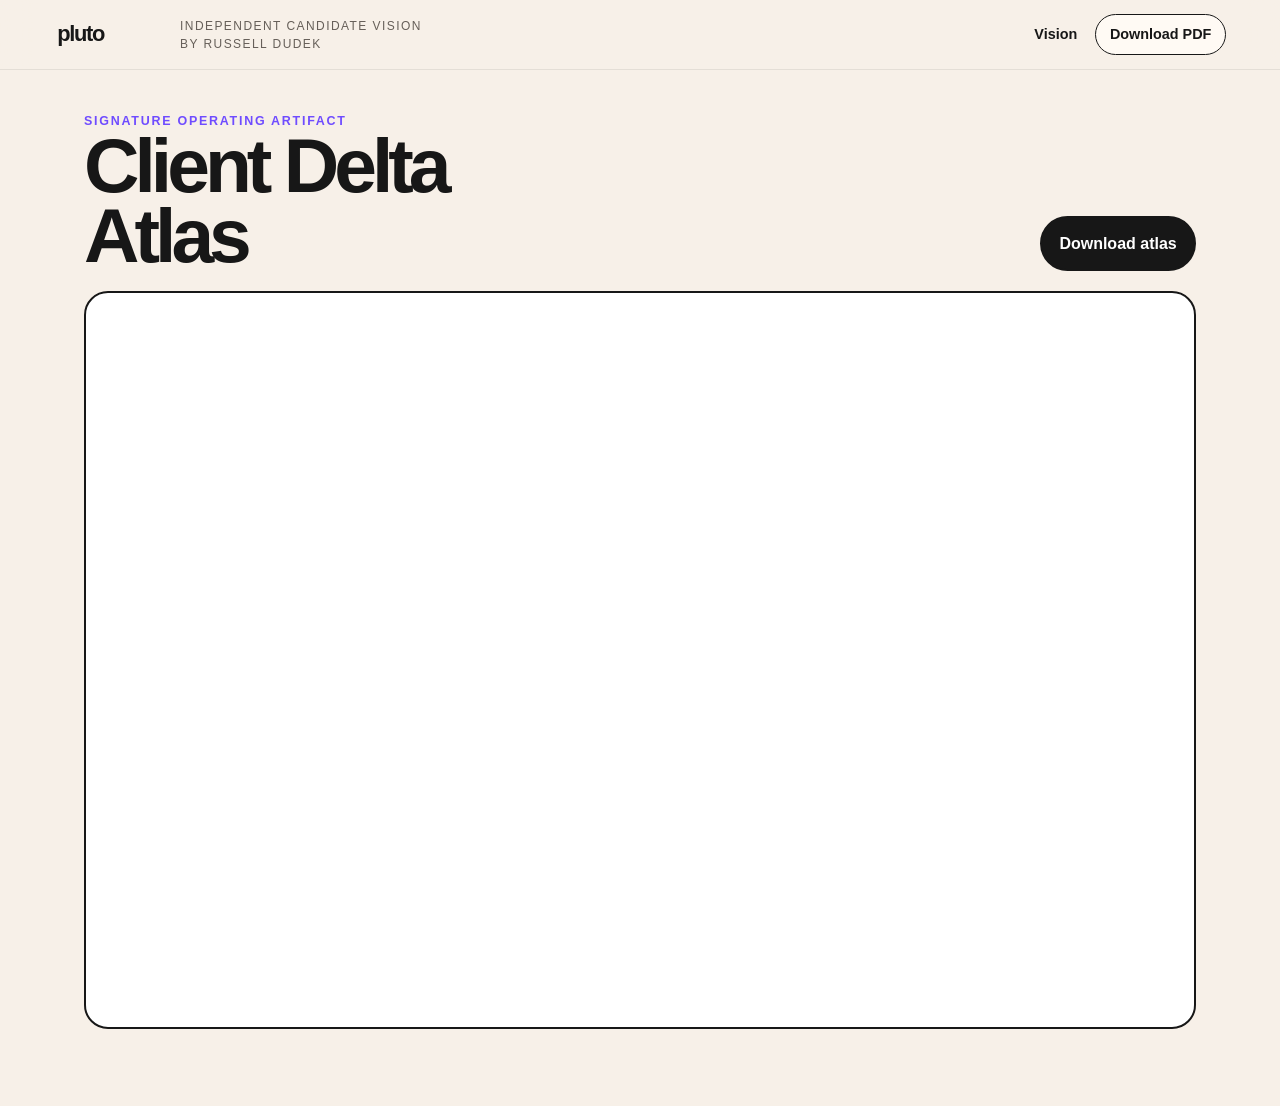
==== client-product-brief.html @ 81dcccf9 "Publish audited TalentPluto candidate campaign" ====
<!doctype html><html lang="en"><head><meta charset="utf-8"><meta name="viewport" content="width=device-width,initial-scale=1"><title>Russell Dudek | Client Delta Atlas</title><link rel="stylesheet" href="styles.css"><style>.preview{max-width:1160px;margin:auto;padding:42px 24px 70px}.preview-head{display:flex;justify-content:space-between;gap:20px;align-items:end;flex-wrap:wrap;margin-bottom:20px}.preview h1{font-size:clamp(2.5rem,6vw,5rem);margin:0}.frame{width:100%;height:82vh;min-height:720px;border:2px solid #171717;border-radius:24px;background:white}</style></head><body><header class="site-header"><nav class="nav"><a class="brand-lockup" href="index.html"><img src="assets/brand/pluto-typeset-identifier.svg" alt="Pluto"><span>Independent candidate vision<br>by Russell Dudek</span></a><div class="nav-links"><a href="index.html">Vision</a><a class="pill" download href="docs/Russell-Dudek-TalentPluto-Client-Delta-Atlas.pdf">Download PDF</a></div></nav></header><main class="preview"><div class="preview-head"><div><div class="eyebrow">Signature operating artifact</div><h1>Client Delta Atlas</h1></div><a class="button" download href="docs/Russell-Dudek-TalentPluto-Client-Delta-Atlas.pdf">Download atlas</a></div><iframe class="frame" title="Client Delta Atlas operating brief" src="docs/Russell-Dudek-TalentPluto-Client-Delta-Atlas.pdf"></iframe></main></body></html>
---- styles.css ----
:root{
  --ink:#171717; --paper:#f7f0e8; --cream:#fffaf4; --violet:#6f4cff; --mint:#b9f6d2;
  --coral:#ff6f61; --amber:#f5bd4f; --line:#d9cfc4; --muted:#665f59; --white:#fff;
  --shadow:0 18px 60px rgba(34,27,20,.12); --radius:24px;
}
*{box-sizing:border-box} html{scroll-behavior:smooth} body{margin:0;background:var(--paper);color:var(--ink);font-family:Arial,Helvetica,sans-serif;line-height:1.5}
a{color:inherit}.skip{position:absolute;left:-9999px}.skip:focus{left:1rem;top:1rem;background:#fff;padding:.7rem 1rem;z-index:1000}
.site-header{position:sticky;top:0;z-index:50;background:rgba(247,240,232,.92);backdrop-filter:blur(16px);border-bottom:1px solid rgba(23,23,23,.08)}
.nav{max-width:1220px;margin:auto;padding:14px 24px;display:flex;align-items:center;justify-content:space-between;gap:20px}.brand-lockup{display:flex;align-items:center;gap:14px;text-decoration:none}.brand-lockup img{width:112px;height:auto}.brand-lockup span{font-size:.75rem;text-transform:uppercase;letter-spacing:.12em;color:var(--muted)}
.nav-links{display:flex;gap:18px;align-items:center;flex-wrap:wrap}.nav-links a{text-decoration:none;font-weight:700;font-size:.9rem}.nav-links .pill{border:1px solid var(--ink);padding:.55rem .85rem;border-radius:999px;background:var(--cream)}
.hero{max-width:1220px;margin:0 auto;padding:74px 24px 48px;display:grid;grid-template-columns:1.02fr .98fr;gap:54px;align-items:center;min-height:760px}.eyebrow{font-size:.78rem;letter-spacing:.14em;text-transform:uppercase;font-weight:800;color:var(--violet)}h1{font-family:"Trebuchet MS",Arial,sans-serif;font-size:clamp(3.2rem,6vw,6.8rem);line-height:.91;letter-spacing:-.065em;margin:.22em 0 .25em;max-width:12ch}.lede{font-size:1.22rem;max-width:620px;color:#3d3732}.hero-actions{display:flex;gap:12px;flex-wrap:wrap;margin-top:28px}.button{display:inline-flex;align-items:center;justify-content:center;padding:.82rem 1.08rem;border-radius:999px;border:2px solid var(--ink);font-weight:800;text-decoration:none;background:var(--ink);color:#fff}.button.secondary{background:transparent;color:var(--ink)}
.atlas{position:relative;min-height:540px;background:var(--cream);border:2px solid var(--ink);border-radius:36px;box-shadow:var(--shadow);overflow:hidden;padding:34px}.atlas:before{content:"";position:absolute;inset:0;background-image:linear-gradient(rgba(23,23,23,.055) 1px,transparent 1px),linear-gradient(90deg,rgba(23,23,23,.055) 1px,transparent 1px);background-size:42px 42px;pointer-events:none}.atlas-title{position:relative;display:flex;justify-content:space-between;gap:15px;align-items:flex-start}.atlas-title h2{font-family:"Trebuchet MS",sans-serif;margin:0;font-size:1.9rem;letter-spacing:-.04em}.state-badge{padding:.4rem .7rem;border-radius:999px;background:var(--mint);font-weight:800;font-size:.78rem;border:1px solid var(--ink)}
.axis-labels{position:relative;display:grid;grid-template-columns:repeat(4,1fr);gap:8px;margin:34px 0 12px;font-size:.67rem;text-transform:uppercase;letter-spacing:.08em;font-weight:800;color:var(--muted)}
.delta-map{position:relative;height:290px}.account-layer{position:absolute;left:0;right:0;height:66px;border:2px solid var(--ink);border-radius:18px;display:grid;grid-template-columns:repeat(4,1fr);align-items:center;padding:0 14px;transition:transform .7s cubic-bezier(.2,.8,.2,1),opacity .5s;background:rgba(255,255,255,.78);box-shadow:0 8px 20px rgba(23,23,23,.08)}.account-layer:nth-child(1){top:0;transform:translateX(-12px)}.account-layer:nth-child(2){top:88px;transform:translateX(10px)}.account-layer:nth-child(3){top:176px;transform:translateX(-4px)}.account-layer strong{font-size:.82rem}.cell{height:30px;margin:0 4px;border-radius:9px;border:1px solid rgba(23,23,23,.2);background:#eee5db;position:relative}.cell.shared{background:var(--mint)}.cell.delta{background:var(--amber)}.cell.risk{background:var(--coral)}.cell:after{content:"";position:absolute;inset:7px;border-radius:5px;background:rgba(255,255,255,.45)}
.core-plate{position:absolute;left:10%;right:10%;bottom:-6px;height:56px;border:2px solid var(--ink);background:var(--violet);color:white;border-radius:18px;display:flex;align-items:center;justify-content:center;font-weight:900;letter-spacing:.03em;box-shadow:0 16px 30px rgba(111,76,255,.28);transform:translateY(18px);opacity:.15;transition:.7s}.atlas.resolved .account-layer:nth-child(1){transform:translateX(0) translateY(18px)}.atlas.resolved .account-layer:nth-child(2){transform:translateX(0)}.atlas.resolved .account-layer:nth-child(3){transform:translateX(0) translateY(-18px)}.atlas.resolved .core-plate{transform:translateY(0);opacity:1}.atlas.resolved .cell.shared{box-shadow:0 0 0 3px rgba(111,76,255,.24)}
.scenario-controls{position:relative;display:flex;gap:8px;flex-wrap:wrap;margin-top:18px}.scenario-controls button{border:1.5px solid var(--ink);background:transparent;border-radius:999px;padding:.55rem .8rem;font-weight:800;cursor:pointer}.scenario-controls button[aria-pressed="true"]{background:var(--ink);color:#fff}.atlas-readout{position:relative;margin-top:16px;display:grid;grid-template-columns:1.25fr .75fr;gap:12px}.readout-block{border-top:2px solid var(--ink);padding-top:10px}.readout-label{font-size:.68rem;text-transform:uppercase;letter-spacing:.1em;color:var(--muted);font-weight:800}.readout-value{font-weight:900;font-size:1rem;margin-top:4px}
.section{padding:90px 24px}.section-inner{max-width:1160px;margin:auto}.section h2{font-family:"Trebuchet MS",sans-serif;font-size:clamp(2.5rem,4.4vw,4.8rem);line-height:.97;letter-spacing:-.055em;margin:0 0 22px}.intro{font-size:1.18rem;max-width:780px;color:#48413b}.dark{background:var(--ink);color:var(--paper)}.dark .intro{color:#d8d0c8}.tension-grid{display:grid;grid-template-columns:repeat(3,1fr);gap:18px;margin-top:40px}.tension{border-top:2px solid currentColor;padding-top:16px}.tension .num{font-size:.75rem;letter-spacing:.12em;color:var(--coral);font-weight:900}.tension h3{font-size:1.35rem;margin:.5rem 0}.tension p{color:#d8d0c8}
.model{display:grid;grid-template-columns:280px 1fr;gap:44px;margin-top:42px}.model-nav{display:grid;gap:10px;align-content:start}.model-nav button{text-align:left;border:1.5px solid var(--ink);background:transparent;padding:16px;border-radius:18px;font-weight:900;cursor:pointer}.model-nav button[aria-selected="true"]{background:var(--violet);color:#fff}.model-panel{background:var(--cream);border:2px solid var(--ink);border-radius:28px;padding:28px;min-height:360px}.model-panel h3{font-family:"Trebuchet MS",sans-serif;font-size:2rem;margin:0 0 12px}.decision-strip{display:grid;grid-template-columns:repeat(4,1fr);gap:10px;margin:26px 0}.decision{border:1.5px solid var(--ink);border-radius:16px;padding:14px}.decision strong{display:block}.decision small{color:var(--muted)}.metric-row{display:grid;grid-template-columns:repeat(3,1fr);gap:12px}.metric{background:#efe5da;border-radius:16px;padding:14px}.metric b{display:block;font-size:1.6rem}
.evidence-river{display:grid;grid-template-columns:repeat(4,1fr);gap:0;margin-top:45px;border:2px solid var(--ink);border-radius:24px;overflow:hidden}.evidence-step{padding:24px;border-right:1px solid var(--ink);background:var(--cream);color:var(--ink)}.evidence-step:last-child{border-right:0}.evidence-step span{font-size:.72rem;color:var(--violet);font-weight:900}.evidence-step h3{font-size:1.15rem}.evidence-step p{font-size:.92rem;color:var(--muted)}
.timeline{margin-top:42px;display:grid;grid-template-columns:repeat(4,1fr);gap:16px}.phase{border:2px solid var(--ink);border-radius:24px;padding:22px;background:var(--cream)}.phase .days{font-size:.75rem;text-transform:uppercase;letter-spacing:.1em;font-weight:900;color:var(--violet)}.phase h3{font-size:1.3rem}.phase ul{padding-left:18px}.phase li{margin:.45rem 0}
.question-list{display:grid;grid-template-columns:1fr 1fr;gap:16px;margin-top:36px}.question{padding:22px;border:1.5px solid var(--line);border-radius:22px;background:var(--cream);color:var(--ink);font-weight:800}.footer{padding:40px 24px;background:var(--ink);color:var(--paper)}.footer-inner{max-width:1160px;margin:auto;display:flex;justify-content:space-between;gap:30px;flex-wrap:wrap}.footer a{color:var(--paper)}
.doc-actions{max-width:8.5in;margin:22px auto 10px;display:flex;gap:10px;flex-wrap:wrap;padding:0 12px}.doc-actions a{padding:.62rem .85rem;border:1.5px solid var(--ink);border-radius:999px;text-decoration:none;font-weight:800;background:#fff}.doc-shell{max-width:8.5in;margin:0 auto 50px;background:#fff;box-shadow:var(--shadow)}
@media(max-width:900px){.hero{grid-template-columns:1fr;min-height:auto}.atlas{min-height:560px}.tension-grid,.timeline{grid-template-columns:1fr 1fr}.model{grid-template-columns:1fr}.model-nav{grid-template-columns:repeat(2,1fr)}.evidence-river{grid-template-columns:1fr 1fr}.evidence-step:nth-child(2){border-right:0}.question-list{grid-template-columns:1fr}}
@media(max-width:520px){.nav{align-items:flex-start}.nav-links{display:none}.hero{padding-top:44px}.atlas{padding:22px;min-height:600px}.axis-labels{font-size:.57rem}.delta-map{height:330px}.account-layer{grid-template-columns:70px repeat(4,1fr);padding:0 6px}.account-layer strong{font-size:.68rem}.cell{margin:0 2px}.atlas-readout{grid-template-columns:1fr}.tension-grid,.timeline,.metric-row{grid-template-columns:1fr}.model-nav{grid-template-columns:1fr 1fr}.decision-strip{grid-template-columns:1fr 1fr}.evidence-river{grid-template-columns:1fr}.evidence-step{border-right:0;border-bottom:1px solid var(--ink)}.question-list{grid-template-columns:1fr}}
@media(prefers-reduced-motion:reduce){*{scroll-behavior:auto!important;animation:none!important;transition:none!important}.atlas .account-layer{transform:none!important}.atlas .core-plate{transform:none!important;opacity:1!important}}
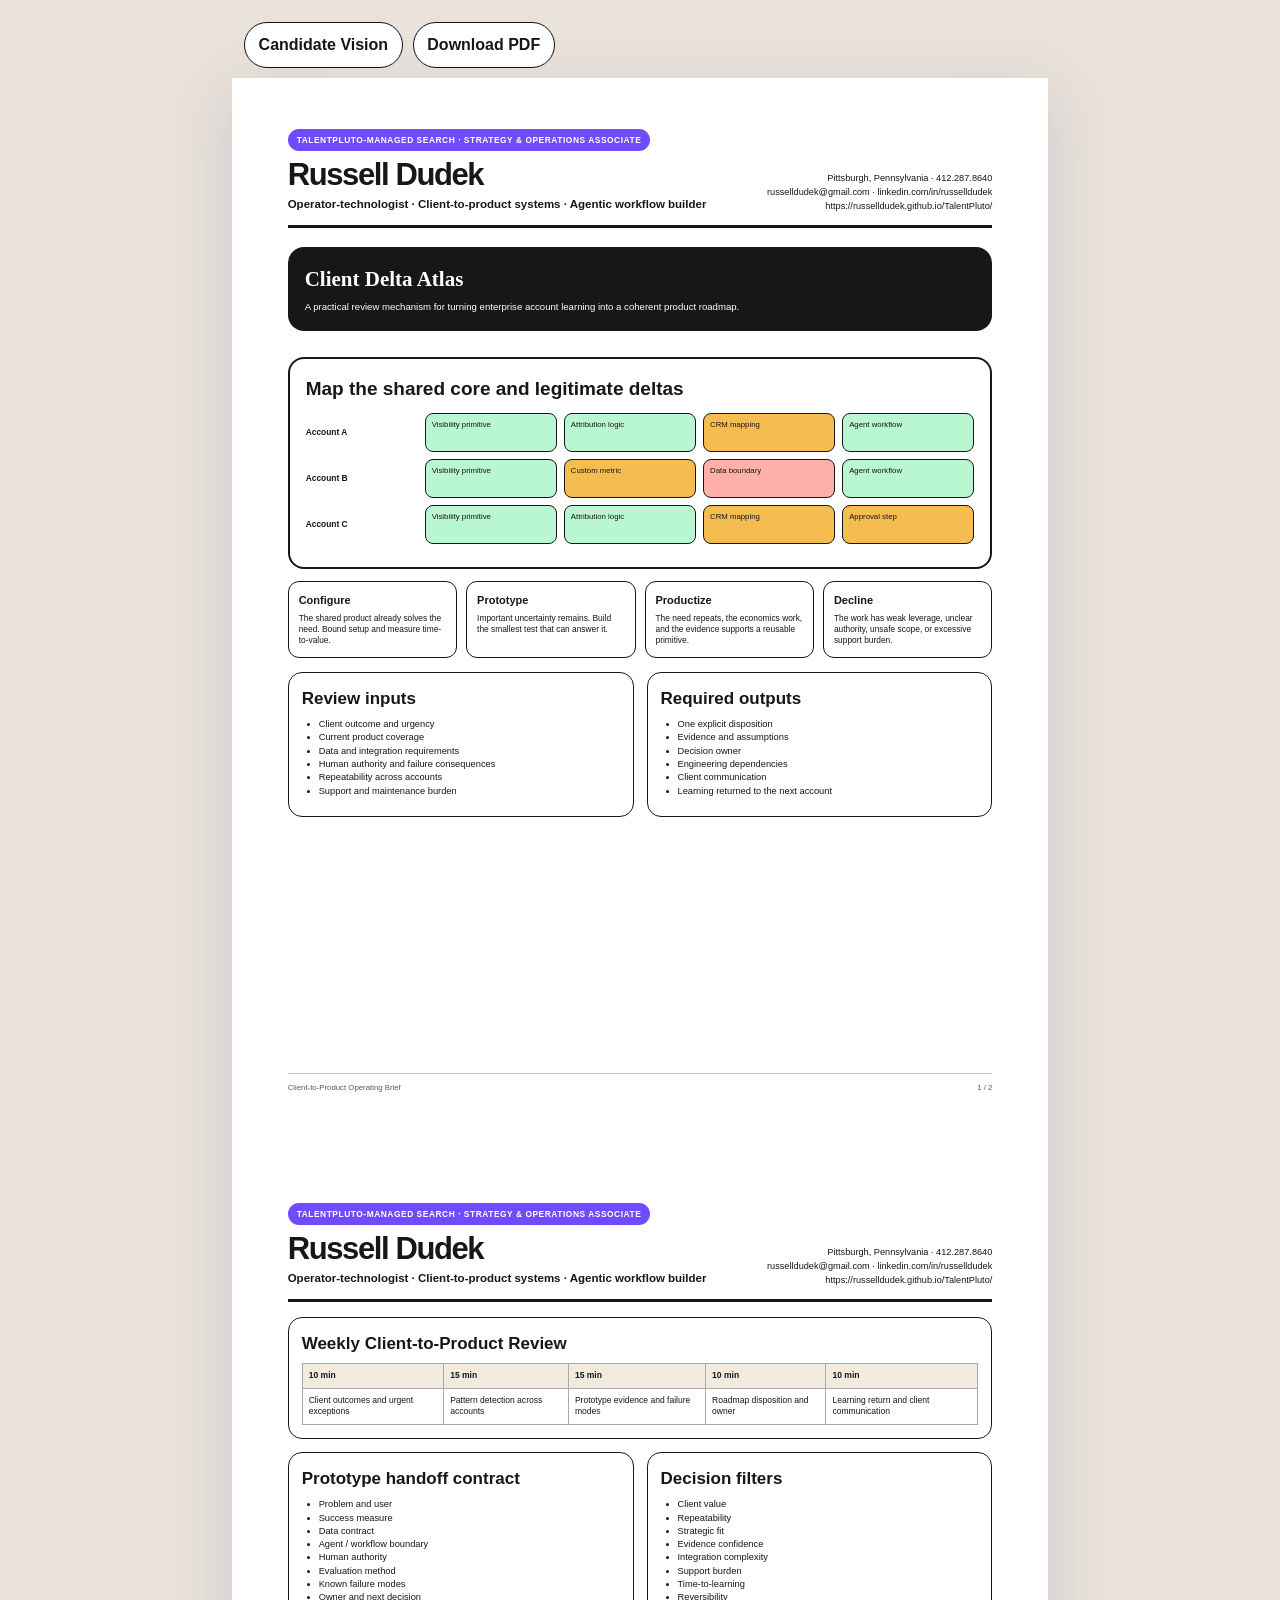
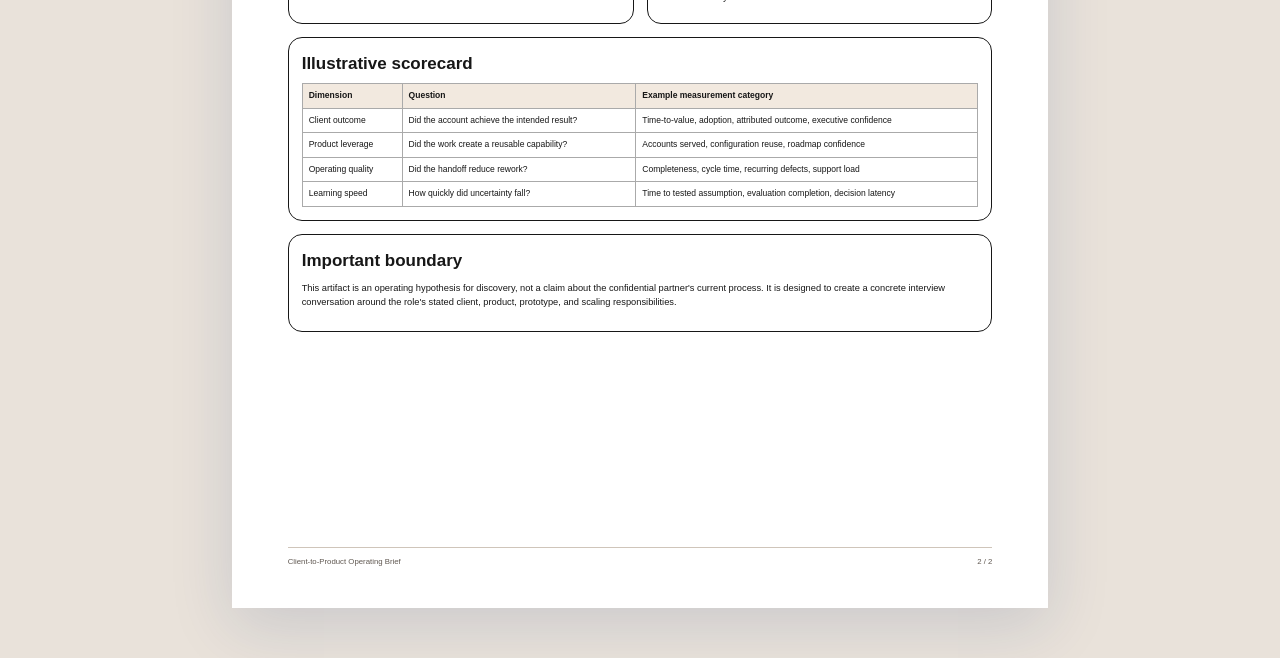
==== commit 5cf736a2: "Publish audited TalentPluto candidate campaign" ====
--- a/client-product-brief.html
+++ b/client-product-brief.html
@@ -1 +1 @@
-<!doctype html><html lang="en"><head><meta charset="utf-8"><meta name="viewport" content="width=device-width,initial-scale=1"><title>Russell Dudek | Client Delta Atlas</title><link rel="stylesheet" href="styles.css"><style>.preview{max-width:1160px;margin:auto;padding:42px 24px 70px}.preview-head{display:flex;justify-content:space-between;gap:20px;align-items:end;flex-wrap:wrap;margin-bottom:20px}.preview h1{font-size:clamp(2.5rem,6vw,5rem);margin:0}.frame{width:100%;height:82vh;min-height:720px;border:2px solid #171717;border-radius:24px;background:white}</style></head><body><header class="site-header"><nav class="nav"><a class="brand-lockup" href="index.html"><img src="assets/brand/pluto-typeset-identifier.svg" alt="Pluto"><span>Independent candidate vision<br>by Russell Dudek</span></a><div class="nav-links"><a href="index.html">Vision</a><a class="pill" download href="docs/Russell-Dudek-TalentPluto-Client-Delta-Atlas.pdf">Download PDF</a></div></nav></header><main class="preview"><div class="preview-head"><div><div class="eyebrow">Signature operating artifact</div><h1>Client Delta Atlas</h1></div><a class="button" download href="docs/Russell-Dudek-TalentPluto-Client-Delta-Atlas.pdf">Download atlas</a></div><iframe class="frame" title="Client Delta Atlas operating brief" src="docs/Russell-Dudek-TalentPluto-Client-Delta-Atlas.pdf"></iframe></main></body></html>+<!doctype html><html lang="en"><head><meta charset="utf-8"><meta name="viewport" content="width=device-width,initial-scale=1"><title>Client-to-Product Operating Brief</title><link rel="stylesheet" href="styles.css"><link rel="stylesheet" href="docs.css"></head><body><div class="doc-actions"><a href="index.html">Candidate Vision</a><a href="docs/Russell-Dudek-TalentPluto-Client-Delta-Atlas.pdf" download>Download PDF</a></div><main class="doc-shell"><section class="sheet"><div class="doc-head"><div><div class="role-line">TalentPluto-managed search · Strategy & Operations Associate</div><h1>Russell Dudek</h1><div class="identity">Operator-technologist · Client-to-product systems · Agentic workflow builder</div></div><div class="contact">Pittsburgh, Pennsylvania · 412.287.8640<br><a href="mailto:russelldudek@gmail.com">russelldudek@gmail.com</a> · <a href="https://www.linkedin.com/in/russelldudek">linkedin.com/in/russelldudek</a><br><a href="https://russelldudek.github.io/TalentPluto/">https://russelldudek.github.io/TalentPluto/</a></div></div><div class="callout"><h2>Client Delta Atlas</h2><p>A practical review mechanism for turning enterprise account learning into a coherent product roadmap.</p></div><div class="atlas-print"><h2>Map the shared core and legitimate deltas</h2><div class="layer-row"><span>Account A</span><div class="tile shared">Visibility primitive</div><div class="tile shared">Attribution logic</div><div class="tile delta">CRM mapping</div><div class="tile shared">Agent workflow</div></div><div class="layer-row"><span>Account B</span><div class="tile shared">Visibility primitive</div><div class="tile delta">Custom metric</div><div class="tile risk">Data boundary</div><div class="tile shared">Agent workflow</div></div><div class="layer-row"><span>Account C</span><div class="tile shared">Visibility primitive</div><div class="tile shared">Attribution logic</div><div class="tile delta">CRM mapping</div><div class="tile delta">Approval step</div></div></div><div class="decision-table"><article class="decision-card"><h3>Configure</h3><p>The shared product already solves the need. Bound setup and measure time-to-value.</p></article><article class="decision-card"><h3>Prototype</h3><p>Important uncertainty remains. Build the smallest test that can answer it.</p></article><article class="decision-card"><h3>Productize</h3><p>The need repeats, the economics work, and the evidence supports a reusable primitive.</p></article><article class="decision-card"><h3>Decline</h3><p>The work has weak leverage, unclear authority, unsafe scope, or excessive support burden.</p></article></div><div class="brief-grid" style="margin-top:14px"><article class="brief-box"><h2>Review inputs</h2><ul><li>Client outcome and urgency</li><li>Current product coverage</li><li>Data and integration requirements</li><li>Human authority and failure consequences</li><li>Repeatability across accounts</li><li>Support and maintenance burden</li></ul></article><article class="brief-box"><h2>Required outputs</h2><ul><li>One explicit disposition</li><li>Evidence and assumptions</li><li>Decision owner</li><li>Engineering dependencies</li><li>Client communication</li><li>Learning returned to the next account</li></ul></article></div><div class="footerline"><span>Client-to-Product Operating Brief</span><span>1 / 2</span></div></section><section class="sheet"><div class="doc-head"><div><div class="role-line">TalentPluto-managed search · Strategy & Operations Associate</div><h1>Russell Dudek</h1><div class="identity">Operator-technologist · Client-to-product systems · Agentic workflow builder</div></div><div class="contact">Pittsburgh, Pennsylvania · 412.287.8640<br><a href="mailto:russelldudek@gmail.com">russelldudek@gmail.com</a> · <a href="https://www.linkedin.com/in/russelldudek">linkedin.com/in/russelldudek</a><br><a href="https://russelldudek.github.io/TalentPluto/">https://russelldudek.github.io/TalentPluto/</a></div></div><div class="brief-grid"><article class="brief-box full"><h2>Weekly Client-to-Product Review</h2><table class="matrix"><tr><th>10 min</th><th>15 min</th><th>15 min</th><th>10 min</th><th>10 min</th></tr><tr><td>Client outcomes and urgent exceptions</td><td>Pattern detection across accounts</td><td>Prototype evidence and failure modes</td><td>Roadmap disposition and owner</td><td>Learning return and client communication</td></tr></table></article><article class="brief-box"><h2>Prototype handoff contract</h2><ul><li>Problem and user</li><li>Success measure</li><li>Data contract</li><li>Agent / workflow boundary</li><li>Human authority</li><li>Evaluation method</li><li>Known failure modes</li><li>Owner and next decision</li></ul></article><article class="brief-box"><h2>Decision filters</h2><ul><li>Client value</li><li>Repeatability</li><li>Strategic fit</li><li>Evidence confidence</li><li>Integration complexity</li><li>Support burden</li><li>Time-to-learning</li><li>Reversibility</li></ul></article><article class="brief-box full"><h2>Illustrative scorecard</h2><table class="matrix"><tr><th>Dimension</th><th>Question</th><th>Example measurement category</th></tr><tr><td>Client outcome</td><td>Did the account achieve the intended result?</td><td>Time-to-value, adoption, attributed outcome, executive confidence</td></tr><tr><td>Product leverage</td><td>Did the work create a reusable capability?</td><td>Accounts served, configuration reuse, roadmap confidence</td></tr><tr><td>Operating quality</td><td>Did the handoff reduce rework?</td><td>Completeness, cycle time, recurring defects, support load</td></tr><tr><td>Learning speed</td><td>How quickly did uncertainty fall?</td><td>Time to tested assumption, evaluation completion, decision latency</td></tr></table></article><article class="brief-box full"><h2>Important boundary</h2><p>This artifact is an operating hypothesis for discovery, not a claim about the confidential partner's current process. It is designed to create a concrete interview conversation around the role's stated client, product, prototype, and scaling responsibilities.</p></article></div><div class="footerline"><span>Client-to-Product Operating Brief</span><span>2 / 2</span></div></section></main></body></html>
--- a/styles.css
+++ b/styles.css
@@ -1,19 +1,19 @@
 
 :root{
-  --ink:#171717; --paper:#f7f0e8; --cream:#fffaf4; --violet:#6f4cff; --mint:#b9f6d2;
+  --ink:#0b1020; --paper:#f7f0e8; --cream:#fffaf4; --violet:#2468c4; --mint:#b9f6d2;
   --coral:#ff6f61; --amber:#f5bd4f; --line:#d9cfc4; --muted:#665f59; --white:#fff;
-  --shadow:0 18px 60px rgba(34,27,20,.12); --radius:24px;
+  --shadow:0 18px 60px rgba(14,52,112,.14); --radius:24px;
 }
 *{box-sizing:border-box} html{scroll-behavior:smooth} body{margin:0;background:var(--paper);color:var(--ink);font-family:Arial,Helvetica,sans-serif;line-height:1.5}
 a{color:inherit}.skip{position:absolute;left:-9999px}.skip:focus{left:1rem;top:1rem;background:#fff;padding:.7rem 1rem;z-index:1000}
 .site-header{position:sticky;top:0;z-index:50;background:rgba(247,240,232,.92);backdrop-filter:blur(16px);border-bottom:1px solid rgba(23,23,23,.08)}
-.nav{max-width:1220px;margin:auto;padding:14px 24px;display:flex;align-items:center;justify-content:space-between;gap:20px}.brand-lockup{display:flex;align-items:center;gap:14px;text-decoration:none}.brand-lockup img{width:112px;height:auto}.brand-lockup span{font-size:.75rem;text-transform:uppercase;letter-spacing:.12em;color:var(--muted)}
+.nav{max-width:1220px;margin:auto;padding:14px 24px;display:flex;align-items:center;justify-content:space-between;gap:20px}.brand-lockup{display:flex;align-items:center;gap:14px;text-decoration:none}.brand-lockup img{width:46px;height:46px;object-fit:contain;border-radius:50%;box-shadow:0 0 0 1px rgba(11,16,32,.12);flex:0 0 auto}.brand-lockup span{display:grid;line-height:1.08}.brand-lockup strong{font-size:1rem;letter-spacing:-.02em}.brand-lockup small{margin-top:.28rem;font-size:.64rem;text-transform:uppercase;letter-spacing:.1em;color:var(--muted)}
 .nav-links{display:flex;gap:18px;align-items:center;flex-wrap:wrap}.nav-links a{text-decoration:none;font-weight:700;font-size:.9rem}.nav-links .pill{border:1px solid var(--ink);padding:.55rem .85rem;border-radius:999px;background:var(--cream)}
 .hero{max-width:1220px;margin:0 auto;padding:74px 24px 48px;display:grid;grid-template-columns:1.02fr .98fr;gap:54px;align-items:center;min-height:760px}.eyebrow{font-size:.78rem;letter-spacing:.14em;text-transform:uppercase;font-weight:800;color:var(--violet)}h1{font-family:"Trebuchet MS",Arial,sans-serif;font-size:clamp(3.2rem,6vw,6.8rem);line-height:.91;letter-spacing:-.065em;margin:.22em 0 .25em;max-width:12ch}.lede{font-size:1.22rem;max-width:620px;color:#3d3732}.hero-actions{display:flex;gap:12px;flex-wrap:wrap;margin-top:28px}.button{display:inline-flex;align-items:center;justify-content:center;padding:.82rem 1.08rem;border-radius:999px;border:2px solid var(--ink);font-weight:800;text-decoration:none;background:var(--ink);color:#fff}.button.secondary{background:transparent;color:var(--ink)}
 .atlas{position:relative;min-height:540px;background:var(--cream);border:2px solid var(--ink);border-radius:36px;box-shadow:var(--shadow);overflow:hidden;padding:34px}.atlas:before{content:"";position:absolute;inset:0;background-image:linear-gradient(rgba(23,23,23,.055) 1px,transparent 1px),linear-gradient(90deg,rgba(23,23,23,.055) 1px,transparent 1px);background-size:42px 42px;pointer-events:none}.atlas-title{position:relative;display:flex;justify-content:space-between;gap:15px;align-items:flex-start}.atlas-title h2{font-family:"Trebuchet MS",sans-serif;margin:0;font-size:1.9rem;letter-spacing:-.04em}.state-badge{padding:.4rem .7rem;border-radius:999px;background:var(--mint);font-weight:800;font-size:.78rem;border:1px solid var(--ink)}
 .axis-labels{position:relative;display:grid;grid-template-columns:repeat(4,1fr);gap:8px;margin:34px 0 12px;font-size:.67rem;text-transform:uppercase;letter-spacing:.08em;font-weight:800;color:var(--muted)}
 .delta-map{position:relative;height:290px}.account-layer{position:absolute;left:0;right:0;height:66px;border:2px solid var(--ink);border-radius:18px;display:grid;grid-template-columns:repeat(4,1fr);align-items:center;padding:0 14px;transition:transform .7s cubic-bezier(.2,.8,.2,1),opacity .5s;background:rgba(255,255,255,.78);box-shadow:0 8px 20px rgba(23,23,23,.08)}.account-layer:nth-child(1){top:0;transform:translateX(-12px)}.account-layer:nth-child(2){top:88px;transform:translateX(10px)}.account-layer:nth-child(3){top:176px;transform:translateX(-4px)}.account-layer strong{font-size:.82rem}.cell{height:30px;margin:0 4px;border-radius:9px;border:1px solid rgba(23,23,23,.2);background:#eee5db;position:relative}.cell.shared{background:var(--mint)}.cell.delta{background:var(--amber)}.cell.risk{background:var(--coral)}.cell:after{content:"";position:absolute;inset:7px;border-radius:5px;background:rgba(255,255,255,.45)}
-.core-plate{position:absolute;left:10%;right:10%;bottom:-6px;height:56px;border:2px solid var(--ink);background:var(--violet);color:white;border-radius:18px;display:flex;align-items:center;justify-content:center;font-weight:900;letter-spacing:.03em;box-shadow:0 16px 30px rgba(111,76,255,.28);transform:translateY(18px);opacity:.15;transition:.7s}.atlas.resolved .account-layer:nth-child(1){transform:translateX(0) translateY(18px)}.atlas.resolved .account-layer:nth-child(2){transform:translateX(0)}.atlas.resolved .account-layer:nth-child(3){transform:translateX(0) translateY(-18px)}.atlas.resolved .core-plate{transform:translateY(0);opacity:1}.atlas.resolved .cell.shared{box-shadow:0 0 0 3px rgba(111,76,255,.24)}
+.core-plate{position:absolute;left:10%;right:10%;bottom:-6px;height:56px;border:2px solid var(--ink);background:var(--violet);color:white;border-radius:18px;display:flex;align-items:center;justify-content:center;font-weight:900;letter-spacing:.03em;box-shadow:0 16px 30px rgba(36,104,196,.28);transform:translateY(18px);opacity:.15;transition:.7s}.atlas.resolved .account-layer:nth-child(1){transform:translateX(0) translateY(18px)}.atlas.resolved .account-layer:nth-child(2){transform:translateX(0)}.atlas.resolved .account-layer:nth-child(3){transform:translateX(0) translateY(-18px)}.atlas.resolved .core-plate{transform:translateY(0);opacity:1}.atlas.resolved .cell.shared{box-shadow:0 0 0 3px rgba(36,104,196,.24)}
 .scenario-controls{position:relative;display:flex;gap:8px;flex-wrap:wrap;margin-top:18px}.scenario-controls button{border:1.5px solid var(--ink);background:transparent;border-radius:999px;padding:.55rem .8rem;font-weight:800;cursor:pointer}.scenario-controls button[aria-pressed="true"]{background:var(--ink);color:#fff}.atlas-readout{position:relative;margin-top:16px;display:grid;grid-template-columns:1.25fr .75fr;gap:12px}.readout-block{border-top:2px solid var(--ink);padding-top:10px}.readout-label{font-size:.68rem;text-transform:uppercase;letter-spacing:.1em;color:var(--muted);font-weight:800}.readout-value{font-weight:900;font-size:1rem;margin-top:4px}
 .section{padding:90px 24px}.section-inner{max-width:1160px;margin:auto}.section h2{font-family:"Trebuchet MS",sans-serif;font-size:clamp(2.5rem,4.4vw,4.8rem);line-height:.97;letter-spacing:-.055em;margin:0 0 22px}.intro{font-size:1.18rem;max-width:780px;color:#48413b}.dark{background:var(--ink);color:var(--paper)}.dark .intro{color:#d8d0c8}.tension-grid{display:grid;grid-template-columns:repeat(3,1fr);gap:18px;margin-top:40px}.tension{border-top:2px solid currentColor;padding-top:16px}.tension .num{font-size:.75rem;letter-spacing:.12em;color:var(--coral);font-weight:900}.tension h3{font-size:1.35rem;margin:.5rem 0}.tension p{color:#d8d0c8}
 .model{display:grid;grid-template-columns:280px 1fr;gap:44px;margin-top:42px}.model-nav{display:grid;gap:10px;align-content:start}.model-nav button{text-align:left;border:1.5px solid var(--ink);background:transparent;padding:16px;border-radius:18px;font-weight:900;cursor:pointer}.model-nav button[aria-selected="true"]{background:var(--violet);color:#fff}.model-panel{background:var(--cream);border:2px solid var(--ink);border-radius:28px;padding:28px;min-height:360px}.model-panel h3{font-family:"Trebuchet MS",sans-serif;font-size:2rem;margin:0 0 12px}.decision-strip{display:grid;grid-template-columns:repeat(4,1fr);gap:10px;margin:26px 0}.decision{border:1.5px solid var(--ink);border-radius:16px;padding:14px}.decision strong{display:block}.decision small{color:var(--muted)}.metric-row{display:grid;grid-template-columns:repeat(3,1fr);gap:12px}.metric{background:#efe5da;border-radius:16px;padding:14px}.metric b{display:block;font-size:1.6rem}
--- a/docs.css
+++ b/docs.css
@@ -0,0 +1,24 @@
+@page{size:Letter;margin:0}
+*{box-sizing:border-box}
+body{margin:0;background:#e9e2da;color:#171717;font-family:Arial,Helvetica,sans-serif}
+a{color:inherit}
+.sheet{width:8.5in;min-height:11in;height:auto;background:#fff;margin:0 auto 18px;padding:.5in .58in .42in;position:relative;display:flex;flex-direction:column;overflow:visible}
+.sheet:last-child{margin-bottom:0}
+.doc-head{border-bottom:3px solid #171717;padding-bottom:11px;margin-bottom:15px;display:grid;grid-template-columns:1fr auto;gap:20px;align-items:end}
+.doc-head h1{font-family:"Trebuchet MS",Arial,sans-serif;font-size:31px;line-height:1;margin:0;letter-spacing:-.045em}
+.doc-head .identity{font-size:11.5px;font-weight:800;margin-top:6px}
+.contact{text-align:right;font-size:9.2px;line-height:1.5}.contact a{text-decoration:none}
+.role-line{display:inline-block;background:#6f4cff;color:#fff;border-radius:999px;padding:5px 9px;font-size:8.4px;font-weight:900;letter-spacing:.065em;text-transform:uppercase;margin-bottom:8px}
+.summary{font-size:10.9px;line-height:1.48;margin:0 0 14px}
+.cap-list{display:flex;flex-wrap:wrap;gap:6px;margin-bottom:15px}.cap{border:1px solid #171717;border-radius:999px;padding:5px 7px;font-size:8.3px;font-weight:800}
+.grid-2{display:grid;grid-template-columns:1.48fr .72fr;gap:20px;align-items:start}.section-title{font-family:"Trebuchet MS",Arial,sans-serif;font-size:15px;letter-spacing:-.02em;margin:0 0 9px;padding-top:8px;border-top:2px solid #171717}
+.job{margin-bottom:13px}.job-head{display:flex;justify-content:space-between;gap:10px;align-items:baseline}.job h3{font-size:12.2px;margin:0}.job .dates{font-size:8.8px;font-weight:800;white-space:nowrap}.job .org{font-size:9.5px;color:#6f4cff;font-weight:900}.job ul{padding-left:16px;margin:5px 0 0}.job li{font-size:9.2px;line-height:1.42;margin:3.4px 0}
+.side-box{background:#f7f0e8;border-radius:13px;padding:12px;margin-bottom:12px}.side-box h3{font-size:11.2px;margin:0 0 6px}.side-box p,.side-box li{font-size:8.9px;line-height:1.42}.side-box ul{padding-left:15px;margin:5px 0}
+.footerline{margin-top:auto;border-top:1px solid #cfc5ba;padding-top:8px;font-size:7.8px;display:grid;grid-template-columns:1fr auto;gap:12px;color:#5f5750}
+.cover-body{font-size:11.75px;line-height:1.66}.cover-body p{margin:0 0 15px}.signature{margin-top:17px;font-weight:800}.cover-proof{display:grid;grid-template-columns:repeat(4,1fr);gap:9px;margin:20px 0}.cover-proof div{border:1px solid #171717;border-radius:10px;padding:11px}.cover-proof b{display:block;font-size:9px;margin-bottom:3px}.cover-proof span{display:block;font-size:8px;line-height:1.35;color:#5f5750}
+.brief-grid{display:grid;grid-template-columns:1fr 1fr;gap:13px}.brief-box{border:1.5px solid #171717;border-radius:14px;padding:13px;break-inside:avoid}.brief-box h2{font-family:"Trebuchet MS",sans-serif;font-size:17px;margin:0 0 7px}.brief-box h3{font-size:11px;margin:8px 0 4px}.brief-box p,.brief-box li{font-size:9.3px;line-height:1.43}.brief-box ul,.brief-box ol{padding-left:17px;margin:5px 0}.full{grid-column:1/-1}.callout{background:#171717;color:#fff;border-radius:16px;padding:17px;margin:4px 0 14px}.callout h2{font-family:"Trebuchet MS";font-size:21px;margin:0 0 5px}.callout p{font-size:9.6px;margin:0;line-height:1.4}
+.matrix{width:100%;border-collapse:collapse;font-size:8.55px}.matrix th,.matrix td{border:1px solid #aaa;padding:6px;vertical-align:top;line-height:1.35}.matrix th{background:#f2e9df;text-align:left}
+.phase-kicker{font-size:9px;text-transform:uppercase;letter-spacing:.12em;font-weight:900;color:#6f4cff}.phase-band{display:grid;grid-template-columns:82px 1fr;gap:18px;border:1.5px solid #171717;border-radius:16px;padding:16px;margin-bottom:14px}.phase-number{font-family:"Trebuchet MS";font-size:64px;line-height:.8;color:#e9ddd0;font-weight:900}.phase-band h2{font-family:"Trebuchet MS";font-size:19px;margin:0 0 4px}.phase-band .intent{font-size:9.4px;font-weight:800;color:#5d554e;margin-bottom:8px}.phase-cols{display:grid;grid-template-columns:1fr 1fr;gap:16px}.phase-cols h3{font-size:11px;margin:0 0 5px}.phase-cols p,.phase-cols li{font-size:9px;line-height:1.4}.phase-cols ul{padding-left:15px;margin:4px 0}.scorecard{display:grid;grid-template-columns:repeat(4,1fr);gap:8px}.score{border:1px solid #171717;border-radius:10px;padding:9px}.score b{font-size:9.2px}.score span{display:block;font-size:8px;line-height:1.3;color:#665f59;margin-top:3px}
+.atlas-print{border:2px solid #171717;border-radius:16px;padding:16px;margin:12px 0}.atlas-print h2{font-size:19px;margin:0 0 10px}.layer-row{display:grid;grid-template-columns:112px repeat(4,1fr);gap:7px;margin:7px 0;align-items:center}.layer-row span{font-size:8.4px;font-weight:800}.tile{min-height:39px;border:1px solid #171717;border-radius:8px;padding:6px;font-size:7.8px;line-height:1.25}.tile.shared{background:#b9f6d2}.tile.delta{background:#f5bd4f}.tile.risk{background:#ffb0a9}.decision-table{display:grid;grid-template-columns:repeat(4,1fr);gap:9px}.decision-card{border:1.3px solid #171717;border-radius:11px;padding:10px}.decision-card h3{font-size:11px;margin:0 0 4px}.decision-card p{font-size:8.4px;line-height:1.35;margin:0}.source-note{font-size:7.6px;color:#6a625b;margin-top:8px}.role-alignment{margin-top:13px;border-top:2px solid #171717;padding-top:9px}.alignment-grid{display:grid;grid-template-columns:repeat(4,1fr);gap:8px}.alignment-grid div{border:1px solid #171717;border-radius:10px;padding:9px}.alignment-grid b{font-size:9px}.alignment-grid span{display:block;font-size:8px;line-height:1.35;color:#5f5750;margin-top:3px}
+@media screen and (max-width:900px){.sheet{width:min(100%,8.5in);height:auto;min-height:auto;padding:24px;overflow:visible}.doc-head{grid-template-columns:1fr}.contact{text-align:left}.grid-2,.brief-grid,.phase-cols{grid-template-columns:1fr}.full{grid-column:auto}.doc-shell{margin:0}.layer-row{grid-template-columns:90px repeat(4,1fr)}.cover-proof,.scorecard,.alignment-grid{grid-template-columns:1fr 1fr}}
+@media print{body{background:#fff}.doc-actions{display:none!important}.doc-shell{margin:0;box-shadow:none;max-width:none}.sheet{width:8.5in;min-height:11in;height:11in;margin:0;break-after:page;overflow:hidden}.sheet:last-child{break-after:auto}}
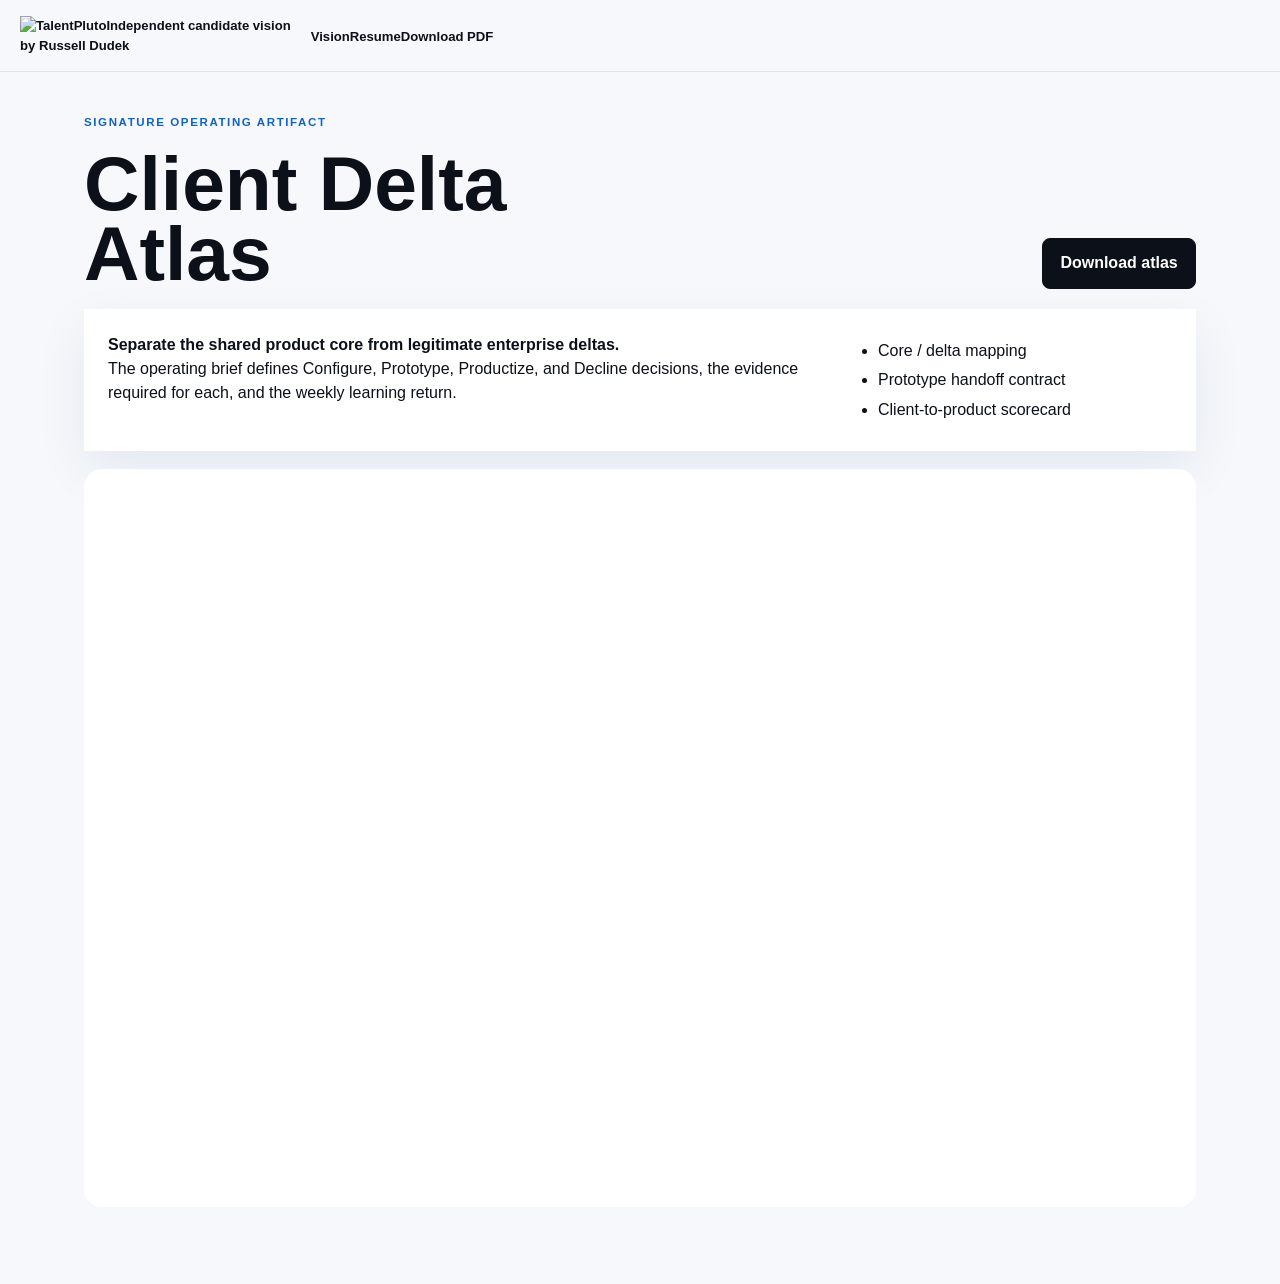
==== commit 7818b7fa: "Make the operating brief route responsive and useful" ====
--- a/client-product-brief.html
+++ b/client-product-brief.html
@@ -1 +1 @@
-<!doctype html><html lang="en"><head><meta charset="utf-8"><meta name="viewport" content="width=device-width,initial-scale=1"><title>Client-to-Product Operating Brief</title><link rel="stylesheet" href="styles.css"><link rel="stylesheet" href="docs.css"></head><body><div class="doc-actions"><a href="index.html">Candidate Vision</a><a href="docs/Russell-Dudek-TalentPluto-Client-Delta-Atlas.pdf" download>Download PDF</a></div><main class="doc-shell"><section class="sheet"><div class="doc-head"><div><div class="role-line">TalentPluto-managed search · Strategy & Operations Associate</div><h1>Russell Dudek</h1><div class="identity">Operator-technologist · Client-to-product systems · Agentic workflow builder</div></div><div class="contact">Pittsburgh, Pennsylvania · 412.287.8640<br><a href="mailto:russelldudek@gmail.com">russelldudek@gmail.com</a> · <a href="https://www.linkedin.com/in/russelldudek">linkedin.com/in/russelldudek</a><br><a href="https://russelldudek.github.io/TalentPluto/">https://russelldudek.github.io/TalentPluto/</a></div></div><div class="callout"><h2>Client Delta Atlas</h2><p>A practical review mechanism for turning enterprise account learning into a coherent product roadmap.</p></div><div class="atlas-print"><h2>Map the shared core and legitimate deltas</h2><div class="layer-row"><span>Account A</span><div class="tile shared">Visibility primitive</div><div class="tile shared">Attribution logic</div><div class="tile delta">CRM mapping</div><div class="tile shared">Agent workflow</div></div><div class="layer-row"><span>Account B</span><div class="tile shared">Visibility primitive</div><div class="tile delta">Custom metric</div><div class="tile risk">Data boundary</div><div class="tile shared">Agent workflow</div></div><div class="layer-row"><span>Account C</span><div class="tile shared">Visibility primitive</div><div class="tile shared">Attribution logic</div><div class="tile delta">CRM mapping</div><div class="tile delta">Approval step</div></div></div><div class="decision-table"><article class="decision-card"><h3>Configure</h3><p>The shared product already solves the need. Bound setup and measure time-to-value.</p></article><article class="decision-card"><h3>Prototype</h3><p>Important uncertainty remains. Build the smallest test that can answer it.</p></article><article class="decision-card"><h3>Productize</h3><p>The need repeats, the economics work, and the evidence supports a reusable primitive.</p></article><article class="decision-card"><h3>Decline</h3><p>The work has weak leverage, unclear authority, unsafe scope, or excessive support burden.</p></article></div><div class="brief-grid" style="margin-top:14px"><article class="brief-box"><h2>Review inputs</h2><ul><li>Client outcome and urgency</li><li>Current product coverage</li><li>Data and integration requirements</li><li>Human authority and failure consequences</li><li>Repeatability across accounts</li><li>Support and maintenance burden</li></ul></article><article class="brief-box"><h2>Required outputs</h2><ul><li>One explicit disposition</li><li>Evidence and assumptions</li><li>Decision owner</li><li>Engineering dependencies</li><li>Client communication</li><li>Learning returned to the next account</li></ul></article></div><div class="footerline"><span>Client-to-Product Operating Brief</span><span>1 / 2</span></div></section><section class="sheet"><div class="doc-head"><div><div class="role-line">TalentPluto-managed search · Strategy & Operations Associate</div><h1>Russell Dudek</h1><div class="identity">Operator-technologist · Client-to-product systems · Agentic workflow builder</div></div><div class="contact">Pittsburgh, Pennsylvania · 412.287.8640<br><a href="mailto:russelldudek@gmail.com">russelldudek@gmail.com</a> · <a href="https://www.linkedin.com/in/russelldudek">linkedin.com/in/russelldudek</a><br><a href="https://russelldudek.github.io/TalentPluto/">https://russelldudek.github.io/TalentPluto/</a></div></div><div class="brief-grid"><article class="brief-box full"><h2>Weekly Client-to-Product Review</h2><table class="matrix"><tr><th>10 min</th><th>15 min</th><th>15 min</th><th>10 min</th><th>10 min</th></tr><tr><td>Client outcomes and urgent exceptions</td><td>Pattern detection across accounts</td><td>Prototype evidence and failure modes</td><td>Roadmap disposition and owner</td><td>Learning return and client communication</td></tr></table></article><article class="brief-box"><h2>Prototype handoff contract</h2><ul><li>Problem and user</li><li>Success measure</li><li>Data contract</li><li>Agent / workflow boundary</li><li>Human authority</li><li>Evaluation method</li><li>Known failure modes</li><li>Owner and next decision</li></ul></article><article class="brief-box"><h2>Decision filters</h2><ul><li>Client value</li><li>Repeatability</li><li>Strategic fit</li><li>Evidence confidence</li><li>Integration complexity</li><li>Support burden</li><li>Time-to-learning</li><li>Reversibility</li></ul></article><article class="brief-box full"><h2>Illustrative scorecard</h2><table class="matrix"><tr><th>Dimension</th><th>Question</th><th>Example measurement category</th></tr><tr><td>Client outcome</td><td>Did the account achieve the intended result?</td><td>Time-to-value, adoption, attributed outcome, executive confidence</td></tr><tr><td>Product leverage</td><td>Did the work create a reusable capability?</td><td>Accounts served, configuration reuse, roadmap confidence</td></tr><tr><td>Operating quality</td><td>Did the handoff reduce rework?</td><td>Completeness, cycle time, recurring defects, support load</td></tr><tr><td>Learning speed</td><td>How quickly did uncertainty fall?</td><td>Time to tested assumption, evaluation completion, decision latency</td></tr></table></article><article class="brief-box full"><h2>Important boundary</h2><p>This artifact is an operating hypothesis for discovery, not a claim about the confidential partner's current process. It is designed to create a concrete interview conversation around the role's stated client, product, prototype, and scaling responsibilities.</p></article></div><div class="footerline"><span>Client-to-Product Operating Brief</span><span>2 / 2</span></div></section></main></body></html>+<!doctype html><html lang="en"><head><meta charset="utf-8"><meta name="viewport" content="width=device-width,initial-scale=1"><title>Russell Dudek | Client Delta Atlas</title><link rel="stylesheet" href="styles.css"><style>.preview{max-width:1160px;margin:auto;padding:42px 24px 70px}.preview-head{display:flex;justify-content:space-between;gap:24px;align-items:end;flex-wrap:wrap;margin-bottom:20px}.preview h1{max-width:14ch;font-size:clamp(2.5rem,6vw,5rem);line-height:.92;margin:0}.document-summary{display:grid;grid-template-columns:1.4fr .6fr;gap:24px;padding:24px;margin-bottom:18px;background:#fff;border:1px solid var(--line);box-shadow:0 18px 50px rgba(14,52,112,.08)}.document-summary p{margin:0;color:var(--muted)}.document-summary ul{margin:0;padding-left:18px}.document-summary li{margin:.35rem 0}.frame{width:100%;height:82vh;min-height:720px;border:2px solid var(--ink);border-radius:18px;background:white}.mobile-fallback{display:none;padding:28px;background:var(--ink);color:#fff;border-radius:16px}.mobile-fallback p{color:rgba(255,255,255,.72)}@media(max-width:700px){.preview{padding:32px 16px 56px}.document-summary{grid-template-columns:1fr}.frame{display:none}.mobile-fallback{display:grid;gap:16px}.preview-head .button{width:100%}}</style></head><body><header class="site-header"><nav class="nav" aria-label="Document navigation"><a class="brand-lockup" href="index.html"><img src="assets/brand/talentpluto-logo.svg" alt="TalentPluto"><span>Independent candidate vision<br>by Russell Dudek</span></a><div class="nav-links"><a href="index.html">Vision</a><a href="resume.html">Resume</a><a class="pill" download href="docs/Russell-Dudek-TalentPluto-Client-Delta-Atlas.pdf">Download PDF</a></div></nav></header><main class="preview"><div class="preview-head"><div><div class="eyebrow">Signature operating artifact</div><h1>Client Delta Atlas</h1></div><a class="button button-primary" download href="docs/Russell-Dudek-TalentPluto-Client-Delta-Atlas.pdf">Download atlas</a></div><section class="document-summary" aria-label="Client Delta Atlas overview"><div><b>Separate the shared product core from legitimate enterprise deltas.</b><p>The operating brief defines Configure, Prototype, Productize, and Decline decisions, the evidence required for each, and the weekly learning return.</p></div><ul><li>Core / delta mapping</li><li>Prototype handoff contract</li><li>Client-to-product scorecard</li></ul></section><iframe class="frame" title="Client Delta Atlas operating brief" src="docs/Russell-Dudek-TalentPluto-Client-Delta-Atlas.pdf"></iframe><section class="mobile-fallback"><div><div class="eyebrow">Mobile document access</div><h2>The two-page Client Delta Atlas is ready to download.</h2><p>Mobile browsers do not consistently render embedded PDFs. The download preserves the audited document.</p></div><a class="button button-light" download href="docs/Russell-Dudek-TalentPluto-Client-Delta-Atlas.pdf">Download the Client Delta Atlas</a></section></main><script src="brand-runtime.js"></script></body></html>
--- a/styles.css
+++ b/styles.css
@@ -1,26 +1 @@
-
-:root{
-  --ink:#0b1020; --paper:#f7f0e8; --cream:#fffaf4; --violet:#2468c4; --mint:#b9f6d2;
-  --coral:#ff6f61; --amber:#f5bd4f; --line:#d9cfc4; --muted:#665f59; --white:#fff;
-  --shadow:0 18px 60px rgba(14,52,112,.14); --radius:24px;
-}
-*{box-sizing:border-box} html{scroll-behavior:smooth} body{margin:0;background:var(--paper);color:var(--ink);font-family:Arial,Helvetica,sans-serif;line-height:1.5}
-a{color:inherit}.skip{position:absolute;left:-9999px}.skip:focus{left:1rem;top:1rem;background:#fff;padding:.7rem 1rem;z-index:1000}
-.site-header{position:sticky;top:0;z-index:50;background:rgba(247,240,232,.92);backdrop-filter:blur(16px);border-bottom:1px solid rgba(23,23,23,.08)}
-.nav{max-width:1220px;margin:auto;padding:14px 24px;display:flex;align-items:center;justify-content:space-between;gap:20px}.brand-lockup{display:flex;align-items:center;gap:14px;text-decoration:none}.brand-lockup img{width:46px;height:46px;object-fit:contain;border-radius:50%;box-shadow:0 0 0 1px rgba(11,16,32,.12);flex:0 0 auto}.brand-lockup span{display:grid;line-height:1.08}.brand-lockup strong{font-size:1rem;letter-spacing:-.02em}.brand-lockup small{margin-top:.28rem;font-size:.64rem;text-transform:uppercase;letter-spacing:.1em;color:var(--muted)}
-.nav-links{display:flex;gap:18px;align-items:center;flex-wrap:wrap}.nav-links a{text-decoration:none;font-weight:700;font-size:.9rem}.nav-links .pill{border:1px solid var(--ink);padding:.55rem .85rem;border-radius:999px;background:var(--cream)}
-.hero{max-width:1220px;margin:0 auto;padding:74px 24px 48px;display:grid;grid-template-columns:1.02fr .98fr;gap:54px;align-items:center;min-height:760px}.eyebrow{font-size:.78rem;letter-spacing:.14em;text-transform:uppercase;font-weight:800;color:var(--violet)}h1{font-family:"Trebuchet MS",Arial,sans-serif;font-size:clamp(3.2rem,6vw,6.8rem);line-height:.91;letter-spacing:-.065em;margin:.22em 0 .25em;max-width:12ch}.lede{font-size:1.22rem;max-width:620px;color:#3d3732}.hero-actions{display:flex;gap:12px;flex-wrap:wrap;margin-top:28px}.button{display:inline-flex;align-items:center;justify-content:center;padding:.82rem 1.08rem;border-radius:999px;border:2px solid var(--ink);font-weight:800;text-decoration:none;background:var(--ink);color:#fff}.button.secondary{background:transparent;color:var(--ink)}
-.atlas{position:relative;min-height:540px;background:var(--cream);border:2px solid var(--ink);border-radius:36px;box-shadow:var(--shadow);overflow:hidden;padding:34px}.atlas:before{content:"";position:absolute;inset:0;background-image:linear-gradient(rgba(23,23,23,.055) 1px,transparent 1px),linear-gradient(90deg,rgba(23,23,23,.055) 1px,transparent 1px);background-size:42px 42px;pointer-events:none}.atlas-title{position:relative;display:flex;justify-content:space-between;gap:15px;align-items:flex-start}.atlas-title h2{font-family:"Trebuchet MS",sans-serif;margin:0;font-size:1.9rem;letter-spacing:-.04em}.state-badge{padding:.4rem .7rem;border-radius:999px;background:var(--mint);font-weight:800;font-size:.78rem;border:1px solid var(--ink)}
-.axis-labels{position:relative;display:grid;grid-template-columns:repeat(4,1fr);gap:8px;margin:34px 0 12px;font-size:.67rem;text-transform:uppercase;letter-spacing:.08em;font-weight:800;color:var(--muted)}
-.delta-map{position:relative;height:290px}.account-layer{position:absolute;left:0;right:0;height:66px;border:2px solid var(--ink);border-radius:18px;display:grid;grid-template-columns:repeat(4,1fr);align-items:center;padding:0 14px;transition:transform .7s cubic-bezier(.2,.8,.2,1),opacity .5s;background:rgba(255,255,255,.78);box-shadow:0 8px 20px rgba(23,23,23,.08)}.account-layer:nth-child(1){top:0;transform:translateX(-12px)}.account-layer:nth-child(2){top:88px;transform:translateX(10px)}.account-layer:nth-child(3){top:176px;transform:translateX(-4px)}.account-layer strong{font-size:.82rem}.cell{height:30px;margin:0 4px;border-radius:9px;border:1px solid rgba(23,23,23,.2);background:#eee5db;position:relative}.cell.shared{background:var(--mint)}.cell.delta{background:var(--amber)}.cell.risk{background:var(--coral)}.cell:after{content:"";position:absolute;inset:7px;border-radius:5px;background:rgba(255,255,255,.45)}
-.core-plate{position:absolute;left:10%;right:10%;bottom:-6px;height:56px;border:2px solid var(--ink);background:var(--violet);color:white;border-radius:18px;display:flex;align-items:center;justify-content:center;font-weight:900;letter-spacing:.03em;box-shadow:0 16px 30px rgba(36,104,196,.28);transform:translateY(18px);opacity:.15;transition:.7s}.atlas.resolved .account-layer:nth-child(1){transform:translateX(0) translateY(18px)}.atlas.resolved .account-layer:nth-child(2){transform:translateX(0)}.atlas.resolved .account-layer:nth-child(3){transform:translateX(0) translateY(-18px)}.atlas.resolved .core-plate{transform:translateY(0);opacity:1}.atlas.resolved .cell.shared{box-shadow:0 0 0 3px rgba(36,104,196,.24)}
-.scenario-controls{position:relative;display:flex;gap:8px;flex-wrap:wrap;margin-top:18px}.scenario-controls button{border:1.5px solid var(--ink);background:transparent;border-radius:999px;padding:.55rem .8rem;font-weight:800;cursor:pointer}.scenario-controls button[aria-pressed="true"]{background:var(--ink);color:#fff}.atlas-readout{position:relative;margin-top:16px;display:grid;grid-template-columns:1.25fr .75fr;gap:12px}.readout-block{border-top:2px solid var(--ink);padding-top:10px}.readout-label{font-size:.68rem;text-transform:uppercase;letter-spacing:.1em;color:var(--muted);font-weight:800}.readout-value{font-weight:900;font-size:1rem;margin-top:4px}
-.section{padding:90px 24px}.section-inner{max-width:1160px;margin:auto}.section h2{font-family:"Trebuchet MS",sans-serif;font-size:clamp(2.5rem,4.4vw,4.8rem);line-height:.97;letter-spacing:-.055em;margin:0 0 22px}.intro{font-size:1.18rem;max-width:780px;color:#48413b}.dark{background:var(--ink);color:var(--paper)}.dark .intro{color:#d8d0c8}.tension-grid{display:grid;grid-template-columns:repeat(3,1fr);gap:18px;margin-top:40px}.tension{border-top:2px solid currentColor;padding-top:16px}.tension .num{font-size:.75rem;letter-spacing:.12em;color:var(--coral);font-weight:900}.tension h3{font-size:1.35rem;margin:.5rem 0}.tension p{color:#d8d0c8}
-.model{display:grid;grid-template-columns:280px 1fr;gap:44px;margin-top:42px}.model-nav{display:grid;gap:10px;align-content:start}.model-nav button{text-align:left;border:1.5px solid var(--ink);background:transparent;padding:16px;border-radius:18px;font-weight:900;cursor:pointer}.model-nav button[aria-selected="true"]{background:var(--violet);color:#fff}.model-panel{background:var(--cream);border:2px solid var(--ink);border-radius:28px;padding:28px;min-height:360px}.model-panel h3{font-family:"Trebuchet MS",sans-serif;font-size:2rem;margin:0 0 12px}.decision-strip{display:grid;grid-template-columns:repeat(4,1fr);gap:10px;margin:26px 0}.decision{border:1.5px solid var(--ink);border-radius:16px;padding:14px}.decision strong{display:block}.decision small{color:var(--muted)}.metric-row{display:grid;grid-template-columns:repeat(3,1fr);gap:12px}.metric{background:#efe5da;border-radius:16px;padding:14px}.metric b{display:block;font-size:1.6rem}
-.evidence-river{display:grid;grid-template-columns:repeat(4,1fr);gap:0;margin-top:45px;border:2px solid var(--ink);border-radius:24px;overflow:hidden}.evidence-step{padding:24px;border-right:1px solid var(--ink);background:var(--cream);color:var(--ink)}.evidence-step:last-child{border-right:0}.evidence-step span{font-size:.72rem;color:var(--violet);font-weight:900}.evidence-step h3{font-size:1.15rem}.evidence-step p{font-size:.92rem;color:var(--muted)}
-.timeline{margin-top:42px;display:grid;grid-template-columns:repeat(4,1fr);gap:16px}.phase{border:2px solid var(--ink);border-radius:24px;padding:22px;background:var(--cream)}.phase .days{font-size:.75rem;text-transform:uppercase;letter-spacing:.1em;font-weight:900;color:var(--violet)}.phase h3{font-size:1.3rem}.phase ul{padding-left:18px}.phase li{margin:.45rem 0}
-.question-list{display:grid;grid-template-columns:1fr 1fr;gap:16px;margin-top:36px}.question{padding:22px;border:1.5px solid var(--line);border-radius:22px;background:var(--cream);color:var(--ink);font-weight:800}.footer{padding:40px 24px;background:var(--ink);color:var(--paper)}.footer-inner{max-width:1160px;margin:auto;display:flex;justify-content:space-between;gap:30px;flex-wrap:wrap}.footer a{color:var(--paper)}
-.doc-actions{max-width:8.5in;margin:22px auto 10px;display:flex;gap:10px;flex-wrap:wrap;padding:0 12px}.doc-actions a{padding:.62rem .85rem;border:1.5px solid var(--ink);border-radius:999px;text-decoration:none;font-weight:800;background:#fff}.doc-shell{max-width:8.5in;margin:0 auto 50px;background:#fff;box-shadow:var(--shadow)}
-@media(max-width:900px){.hero{grid-template-columns:1fr;min-height:auto}.atlas{min-height:560px}.tension-grid,.timeline{grid-template-columns:1fr 1fr}.model{grid-template-columns:1fr}.model-nav{grid-template-columns:repeat(2,1fr)}.evidence-river{grid-template-columns:1fr 1fr}.evidence-step:nth-child(2){border-right:0}.question-list{grid-template-columns:1fr}}
-@media(max-width:520px){.nav{align-items:flex-start}.nav-links{display:none}.hero{padding-top:44px}.atlas{padding:22px;min-height:600px}.axis-labels{font-size:.57rem}.delta-map{height:330px}.account-layer{grid-template-columns:70px repeat(4,1fr);padding:0 6px}.account-layer strong{font-size:.68rem}.cell{margin:0 2px}.atlas-readout{grid-template-columns:1fr}.tension-grid,.timeline,.metric-row{grid-template-columns:1fr}.model-nav{grid-template-columns:1fr 1fr}.decision-strip{grid-template-columns:1fr 1fr}.evidence-river{grid-template-columns:1fr}.evidence-step{border-right:0;border-bottom:1px solid var(--ink)}.question-list{grid-template-columns:1fr}}
-@media(prefers-reduced-motion:reduce){*{scroll-behavior:auto!important;animation:none!important;transition:none!important}.atlas .account-layer{transform:none!important}.atlas .core-plate{transform:none!important;opacity:1!important}}
+@import url('brand-tokens.css');*{box-sizing:border-box}html{scroll-behavior:smooth}body{margin:0;background:var(--tp-paper);color:var(--tp-ink);font-family:"Avenir Next","Segoe UI",Helvetica,Arial,sans-serif;line-height:1.5}a{color:inherit}button,a{touch-action:manipulation}button:focus-visible,a:focus-visible{outline:3px solid rgba(15,99,198,.35);outline-offset:4px}.skip-link{position:fixed;left:1rem;top:-5rem;z-index:100;background:var(--tp-white);padding:.75rem 1rem;border:2px solid var(--tp-ink);border-radius:8px}.skip-link:focus{top:1rem}.site-header{position:sticky;top:0;z-index:50;display:flex;align-items:center;justify-content:space-between;gap:2rem;padding:1rem max(1.25rem,calc((100vw - var(--tp-max))/2));background:rgba(246,248,251,.92);backdrop-filter:blur(16px);border-bottom:1px solid rgba(12,16,24,.08)}.brand{display:flex;align-items:center;gap:.8rem;text-decoration:none;min-width:0}.brand img{width:46px;height:46px;border-radius:50%;object-fit:contain}.brand span{display:grid;line-height:1.1}.brand b{font-size:.93rem}.brand small{margin-top:.32rem;color:var(--tp-muted);font-size:.66rem;letter-spacing:.08em;text-transform:uppercase;white-space:nowrap}nav{display:flex;align-items:center;gap:1.25rem}nav a{text-decoration:none;font-size:.82rem;font-weight:800}nav a:hover{text-decoration:underline;text-underline-offset:.25rem}.nav-action{padding:.62rem .95rem;background:var(--tp-ink);color:var(--tp-white);border-radius:999px}.eyebrow{margin:0 0 1rem;color:var(--tp-blue);font-size:.72rem;font-weight:900;letter-spacing:.14em;text-transform:uppercase}h1,h2,h3,p,blockquote{overflow-wrap:anywhere}.hero{position:relative;max-width:var(--tp-max);min-height:780px;margin:auto;padding:6.2rem 1.5rem 5.2rem;display:grid;grid-template-columns:minmax(0,1fr) minmax(430px,.86fr);gap:5rem;align-items:center}.hero-copy{position:relative;z-index:2}.hero h1{margin:0;max-width:10ch;font-size:clamp(3.8rem,7vw,7.4rem);line-height:.88;letter-spacing:-.072em;font-weight:800}.hero-lede{max-width:680px;margin:1.8rem 0 0;color:#384457;font-size:clamp(1.04rem,1.55vw,1.27rem);line-height:1.6}.hero-actions{display:flex;gap:.8rem;flex-wrap:wrap;margin-top:2.1rem}.button{display:inline-flex;align-items:center;justify-content:center;min-height:48px;padding:.78rem 1.08rem;border:1.5px solid var(--tp-ink);border-radius:8px;text-decoration:none;font-weight:850;transition:transform .18s var(--tp-ease),box-shadow .18s var(--tp-ease),background .18s}.button:hover{transform:translateY(-2px);box-shadow:0 12px 28px rgba(12,16,24,.12)}.button-primary{background:var(--tp-ink);color:var(--tp-white)}.button-secondary{background:transparent}.hero-proof{display:flex;gap:.55rem 1.2rem;flex-wrap:wrap;margin-top:2.8rem;padding-top:1rem;border-top:1px solid var(--tp-line)}.hero-proof span{color:var(--tp-muted);font-size:.73rem;font-weight:850}.hero-plan{position:relative;background:var(--tp-white);border:1px solid var(--tp-line);border-radius:var(--tp-radius-lg);padding:1.4rem;box-shadow:var(--tp-shadow);overflow:hidden}.hero-plan:before{content:"";position:absolute;inset:0;background:linear-gradient(135deg,rgba(15,99,198,.05),transparent 45%);pointer-events:none}.hero-request{position:relative;padding:1.2rem;background:var(--tp-ink);color:var(--tp-white);border-radius:16px}.hero-request span,.hero-result span{display:block;color:#a9cfff;font-size:.62rem;font-weight:900;letter-spacing:.14em}.hero-request blockquote{margin:.65rem 0 0;font-size:1.13rem;line-height:1.45;font-weight:700}.parse-window{position:relative;height:34px;margin:0 1rem}.parse-window:before{content:"";position:absolute;left:50%;top:0;bottom:0;width:1px;background:var(--tp-line)}.parse-line{position:absolute;left:50%;top:0;width:0;height:2px;background:var(--tp-blue);transform:translateX(-50%);opacity:0}.line-two{top:12px}.line-three{top:24px}.hero-clauses{display:grid;gap:.52rem}.hero-clause{position:relative;display:grid;grid-template-columns:86px 1fr;gap:.7rem;padding:.78rem .9rem;border:1px solid var(--tp-soft-line);border-radius:10px;background:#fbfcfe;transform:translateY(9px);opacity:.4}.hero-clause span{color:var(--tp-blue);font-size:.61rem;font-weight:900;letter-spacing:.12em}.hero-clause b{font-size:.83rem}.hero-result{margin-top:.7rem;padding:1rem 1.1rem;background:var(--tp-blue);color:var(--tp-white);border-radius:12px;transform:translateY(8px);opacity:.45}.hero-result span{color:#dcecff}.hero-result strong{display:block;margin-top:.28rem;font-size:1.12rem}.hero-plan[data-state="running"] .parse-line{animation:parseLine .72s var(--tp-ease) forwards}.hero-plan[data-state="running"] .line-two{animation-delay:.1s}.hero-plan[data-state="running"] .line-three{animation-delay:.2s}.hero-plan[data-state="running"] .hero-clause{animation:clauseIn .55s var(--tp-ease) forwards}.hero-plan[data-state="running"] .hero-clause:nth-child(2){animation-delay:.12s}.hero-plan[data-state="running"] .hero-clause:nth-child(3){animation-delay:.24s}.hero-plan[data-state="running"] .hero-clause:nth-child(4){animation-delay:.36s}.hero-plan[data-state="running"] .hero-clause:nth-child(5){animation-delay:.48s}.hero-plan[data-state="running"] .hero-result{animation:clauseIn .5s .72s var(--tp-ease) forwards}.hero-plan[data-state="settled"] .hero-clause,.hero-plan[data-state="settled"] .hero-result{transform:none;opacity:1}.hero-plan[data-state="settled"] .parse-line{width:76%;opacity:1}.work-section{padding:7.5rem max(1.5rem,calc((100vw - var(--tp-max))/2));background:var(--tp-blue);color:var(--tp-white)}.work-heading{display:grid;grid-template-columns:.7fr 1.3fr;gap:4rem;align-items:end}.work-heading .eyebrow{color:#d5e8ff}.work-heading h2{margin:0;font-size:clamp(3rem,5.5vw,5.8rem);line-height:.94;letter-spacing:-.06em;max-width:12ch}.tension-table{margin-top:4rem;border-top:1px solid rgba(255,255,255,.35)}.tension-row{display:grid;grid-template-columns:.62fr 1fr 1.15fr;gap:2rem;padding:1.3rem 0;border-bottom:1px solid rgba(255,255,255,.22)}.tension-row b{font-size:1.04rem}.tension-row span{color:rgba(255,255,255,.78)}.tension-head{padding:.8rem 0}.tension-head span{font-size:.65rem;font-weight:900;letter-spacing:.12em;text-transform:uppercase;color:#d5e8ff}.query-section,.entry-section{max-width:var(--tp-max);margin:auto;padding:8rem 1.5rem}.section-heading{max-width:930px}.section-heading h2,.questions-intro h2,.document-section h2{margin:0;font-size:clamp(3rem,5.7vw,6rem);line-height:.92;letter-spacing:-.065em}.section-heading>p:last-child{max-width:760px;margin:1.5rem 0 0;color:var(--tp-muted);font-size:1.08rem}.scenario-controls{display:flex;gap:.65rem;flex-wrap:wrap;margin:3.2rem 0 1.3rem}.scenario-controls button{appearance:none;border:1px solid var(--tp-line);background:var(--tp-white);padding:.72rem .95rem;border-radius:999px;font:inherit;font-size:.82rem;font-weight:850;cursor:pointer}.scenario-controls button[aria-pressed="true"]{border-color:var(--tp-ink);background:var(--tp-ink);color:var(--tp-white)}.scenario-controls .reset-button{margin-left:auto;background:transparent;border-style:dashed;color:var(--tp-muted)}.query-workbench{display:grid;grid-template-columns:.78fr 1.22fr;min-height:650px;background:var(--tp-white);border:1px solid var(--tp-line);box-shadow:var(--tp-shadow);overflow:hidden}.request-panel{display:flex;flex-direction:column;padding:2rem;background:var(--tp-ink);color:var(--tp-white)}.request-panel>p,.plan-header span,.request-context span,.decision-record span{margin:0;color:#9ec7f8;font-size:.63rem;font-weight:900;letter-spacing:.13em;text-transform:uppercase}.request-panel blockquote{margin:3.8rem 0 1.4rem;font-size:clamp(1.65rem,3vw,2.7rem);line-height:1.08;letter-spacing:-.035em;font-weight:750}.request-context{margin-top:auto;padding-top:1.2rem;border-top:1px solid rgba(255,255,255,.22)}.request-context strong{display:block;margin-top:.45rem;font-size:.93rem;color:rgba(255,255,255,.78)}.plan-panel{padding:1.6rem 1.7rem 1.8rem}.plan-header{display:flex;align-items:flex-start;justify-content:space-between;gap:1rem;padding-bottom:1.1rem;border-bottom:1px solid var(--tp-line)}.plan-header div{display:grid}.plan-header b{margin-top:.3rem;font-size:1.28rem}.plan-status{padding:.45rem .65rem;border:1px solid currentColor;border-radius:999px;color:var(--tp-blue)!important}.clause-list{display:grid}.clause{position:relative;padding:1.05rem 0;border-bottom:1px solid var(--tp-soft-line);overflow:hidden}.clause span{display:block;color:var(--tp-blue);font-size:.62rem;font-weight:900;letter-spacing:.11em;text-transform:uppercase}.clause strong{position:relative;z-index:2;display:block;max-width:91%;margin-top:.38rem;font-size:.91rem;line-height:1.35}.clause i{position:absolute;left:0;bottom:0;width:100%;height:3px;background:var(--tp-blue);transform-origin:left;transform:scaleX(0)}.query-workbench.is-updating .clause strong{opacity:.35}.query-workbench.is-updating .clause i{animation:clauseSweep .48s var(--tp-ease) forwards}.query-workbench.is-updating .clause:nth-child(2) i{animation-delay:.06s}.query-workbench.is-updating .clause:nth-child(3) i{animation-delay:.12s}.query-workbench.is-updating .clause:nth-child(4) i{animation-delay:.18s}.query-workbench.is-updating .clause:nth-child(5) i{animation-delay:.24s}.decision-record{display:grid;grid-template-columns:repeat(3,1fr);gap:1rem;margin-top:1.25rem;padding:1.15rem;background:var(--tp-blue-pale);border-radius:12px}.decision-record span{color:var(--tp-blue-deep)}.decision-record b{display:block;margin-top:.38rem;font-size:.82rem;line-height:1.35}.state-announcement{position:absolute;width:1px;height:1px;margin:-1px;overflow:hidden;clip:rect(0 0 0 0);white-space:nowrap}.decision-section{padding:8rem max(1.5rem,calc((100vw - var(--tp-max))/2));background:var(--tp-white)}.compact-heading{max-width:870px}.disposition-rows{margin-top:3.7rem;border-top:1px solid var(--tp-line)}.disposition-rows article{display:grid;grid-template-columns:150px 1fr 1fr;gap:2rem;align-items:start;padding:1.45rem 0;border-bottom:1px solid var(--tp-line)}.disposition-rows span{color:var(--tp-blue);font-size:.67rem;font-weight:900;letter-spacing:.12em}.disposition-rows h3{margin:0;font-size:1.24rem;line-height:1.2}.disposition-rows p{margin:0;color:var(--tp-muted)}.evidence-section{padding:8rem max(1.5rem,calc((100vw - var(--tp-max))/2));background:var(--tp-ink);color:var(--tp-white)}.light-heading .eyebrow{color:#9ec7f8}.light-heading{max-width:950px}.evidence-list{margin-top:4rem;border-top:1px solid rgba(255,255,255,.2)}.evidence-list article{display:grid;grid-template-columns:170px 1.08fr 1.12fr;gap:2rem;align-items:start;padding:2rem 0;border-bottom:1px solid rgba(255,255,255,.16)}.evidence-id{display:grid;gap:.35rem}.evidence-id span{color:rgba(255,255,255,.52);font-size:.7rem}.evidence-id b{font-size:.92rem}.evidence-list h3{margin:0;font-size:1.34rem;line-height:1.17}.evidence-list p{margin:0;color:rgba(255,255,255,.66);font-size:.92rem}.entry-timeline{position:relative;display:grid;grid-template-columns:repeat(4,1fr);gap:0;margin-top:4rem}.entry-timeline:before{content:"";position:absolute;left:0;right:0;top:17px;height:2px;background:var(--tp-blue)}.entry-timeline article{position:relative;padding:3.2rem 2rem 0 0}.entry-timeline article:before{content:"";position:absolute;left:0;top:8px;width:18px;height:18px;border:4px solid var(--tp-blue);border-radius:50%;background:var(--tp-paper)}.entry-timeline span{color:var(--tp-blue);font-size:.67rem;font-weight:900;letter-spacing:.11em;text-transform:uppercase}.entry-timeline h3{margin:.8rem 0;font-size:1.24rem}.entry-timeline p{margin:0;color:var(--tp-muted)}.questions-section{display:grid;grid-template-columns:.82fr 1.18fr;gap:6rem;padding:8rem max(1.5rem,calc((100vw - var(--tp-max))/2));background:var(--tp-blue);color:var(--tp-white)}.questions-intro .eyebrow{color:#d5e8ff}.questions-section ol{counter-reset:q;margin:0;padding:0;list-style:none;border-top:1px solid rgba(255,255,255,.3)}.questions-section li{counter-increment:q;position:relative;padding:1.45rem 1rem 1.45rem 4rem;border-bottom:1px solid rgba(255,255,255,.22);font-weight:750}.questions-section li:before{content:"0" counter(q);position:absolute;left:0;top:1.5rem;color:#d5e8ff;font-size:.65rem;font-weight:900;letter-spacing:.1em}.document-section{display:grid;grid-template-columns:.85fr 1.15fr;gap:5rem;align-items:start;padding:8rem max(1.5rem,calc((100vw - var(--tp-max))/2));background:var(--tp-white)}.document-links{border-top:1px solid var(--tp-line)}.document-links a{display:grid;grid-template-columns:48px 1fr auto;gap:1rem;align-items:center;padding:1.1rem 0;border-bottom:1px solid var(--tp-line);text-decoration:none}.document-links a:hover b{text-decoration:underline;text-underline-offset:.25rem}.document-links span{color:var(--tp-blue);font-size:.67rem;font-weight:900}.document-links b{font-size:1.03rem}.document-links small{color:var(--tp-muted)}footer{display:grid;grid-template-columns:1fr 1fr;gap:1.4rem 3rem;padding:2.5rem max(1.5rem,calc((100vw - var(--tp-max))/2));background:var(--tp-ink);color:var(--tp-white);font-size:.8rem}.footer-primary,.footer-links{display:grid;gap:.28rem}.footer-primary span,footer p{color:rgba(255,255,255,.58)}.footer-links{justify-items:end}.footer-links a{display:block}footer p{grid-column:1/-1;margin:0;padding-top:1.1rem;border-top:1px solid rgba(255,255,255,.15)}@keyframes parseLine{0%{width:0;opacity:0}100%{width:76%;opacity:1}}@keyframes clauseIn{to{transform:none;opacity:1}}@keyframes clauseSweep{0%{transform:scaleX(0)}70%,100%{transform:scaleX(1)}}@media(max-width:1000px){nav a:not(.nav-action){display:none}.hero{grid-template-columns:1fr;gap:3rem;min-height:auto}.hero-plan{max-width:720px}.work-heading,.questions-section,.document-section{grid-template-columns:1fr;gap:3rem}.tension-row{grid-template-columns:.7fr 1fr 1.15fr}.query-workbench{grid-template-columns:1fr}.request-panel{min-height:380px}.request-panel blockquote{margin:2.5rem 0 1.5rem}.evidence-list article{grid-template-columns:140px 1fr}.evidence-list p{grid-column:2}.entry-timeline{grid-template-columns:1fr 1fr;gap:2rem}.entry-timeline:before{display:none}.entry-timeline article{padding:1.6rem;border-top:2px solid var(--tp-blue)}.entry-timeline article:before{display:none}}@media(max-width:680px){.site-header{padding:.75rem 1rem}.brand small{display:none}.brand img{width:40px;height:40px}.hero{padding:4.2rem 1rem}.hero h1{font-size:clamp(3.4rem,16vw,5.5rem)}.hero-plan{padding:1rem}.hero-request blockquote{font-size:1rem}.hero-clause{grid-template-columns:72px 1fr;padding:.7rem}.work-section,.query-section,.decision-section,.evidence-section,.entry-section,.questions-section,.document-section{padding:5rem 1rem}.tension-row,.tension-head{grid-template-columns:1fr;gap:.45rem}.tension-head{display:none}.scenario-controls{display:grid;grid-template-columns:1fr 1fr}.scenario-controls .reset-button{margin-left:0;grid-column:1/-1}.plan-panel{padding:1.2rem}.decision-record{grid-template-columns:1fr}.disposition-rows article{grid-template-columns:1fr;gap:.5rem}.evidence-list article{grid-template-columns:1fr;gap:.7rem}.evidence-list p{grid-column:1}.entry-timeline{grid-template-columns:1fr}.document-links a{grid-template-columns:36px 1fr}.document-links small{grid-column:2}.footer-links{justify-items:start}footer{grid-template-columns:1fr}.footer-links{grid-row:2}footer p{grid-column:1}}@media(max-width:360px){.hero h1{font-size:3.15rem}.scenario-controls{grid-template-columns:1fr}.scenario-controls .reset-button{grid-column:auto}.hero-actions{display:grid}.button{width:100%}.plan-header{display:grid}.plan-status{justify-self:start}.document-links a{grid-template-columns:30px 1fr}}@media(prefers-reduced-motion:reduce){html{scroll-behavior:auto}*,*:before,*:after{animation:none!important;transition:none!important}.hero-plan .hero-clause,.hero-plan .hero-result{transform:none!important;opacity:1!important}.hero-plan .parse-line{width:76%!important;opacity:1!important}.clause i{transform:scaleX(1)!important}}
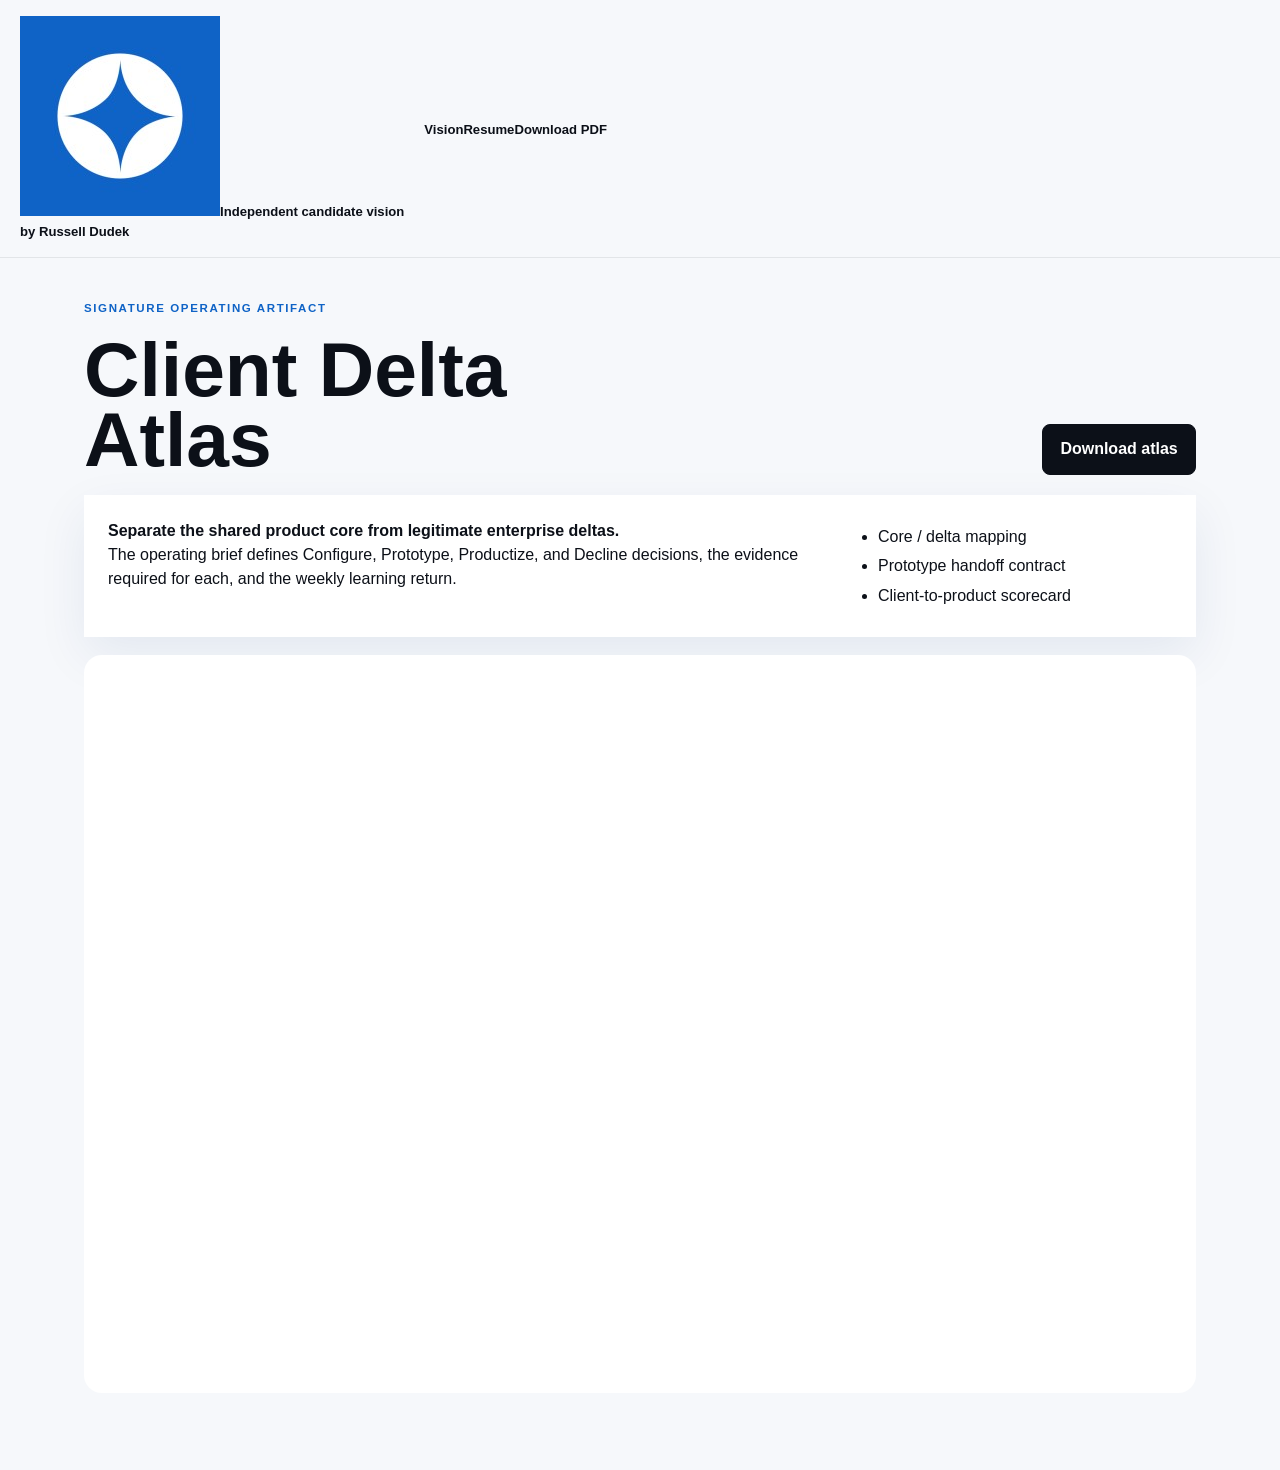
==== commit 83737fcf: "Use the native TalentPluto logo on the operating brief" ====
--- a/client-product-brief.html
+++ b/client-product-brief.html
@@ -1 +1 @@
-<!doctype html><html lang="en"><head><meta charset="utf-8"><meta name="viewport" content="width=device-width,initial-scale=1"><title>Russell Dudek | Client Delta Atlas</title><link rel="stylesheet" href="styles.css"><style>.preview{max-width:1160px;margin:auto;padding:42px 24px 70px}.preview-head{display:flex;justify-content:space-between;gap:24px;align-items:end;flex-wrap:wrap;margin-bottom:20px}.preview h1{max-width:14ch;font-size:clamp(2.5rem,6vw,5rem);line-height:.92;margin:0}.document-summary{display:grid;grid-template-columns:1.4fr .6fr;gap:24px;padding:24px;margin-bottom:18px;background:#fff;border:1px solid var(--line);box-shadow:0 18px 50px rgba(14,52,112,.08)}.document-summary p{margin:0;color:var(--muted)}.document-summary ul{margin:0;padding-left:18px}.document-summary li{margin:.35rem 0}.frame{width:100%;height:82vh;min-height:720px;border:2px solid var(--ink);border-radius:18px;background:white}.mobile-fallback{display:none;padding:28px;background:var(--ink);color:#fff;border-radius:16px}.mobile-fallback p{color:rgba(255,255,255,.72)}@media(max-width:700px){.preview{padding:32px 16px 56px}.document-summary{grid-template-columns:1fr}.frame{display:none}.mobile-fallback{display:grid;gap:16px}.preview-head .button{width:100%}}</style></head><body><header class="site-header"><nav class="nav" aria-label="Document navigation"><a class="brand-lockup" href="index.html"><img src="assets/brand/talentpluto-logo.svg" alt="TalentPluto"><span>Independent candidate vision<br>by Russell Dudek</span></a><div class="nav-links"><a href="index.html">Vision</a><a href="resume.html">Resume</a><a class="pill" download href="docs/Russell-Dudek-TalentPluto-Client-Delta-Atlas.pdf">Download PDF</a></div></nav></header><main class="preview"><div class="preview-head"><div><div class="eyebrow">Signature operating artifact</div><h1>Client Delta Atlas</h1></div><a class="button button-primary" download href="docs/Russell-Dudek-TalentPluto-Client-Delta-Atlas.pdf">Download atlas</a></div><section class="document-summary" aria-label="Client Delta Atlas overview"><div><b>Separate the shared product core from legitimate enterprise deltas.</b><p>The operating brief defines Configure, Prototype, Productize, and Decline decisions, the evidence required for each, and the weekly learning return.</p></div><ul><li>Core / delta mapping</li><li>Prototype handoff contract</li><li>Client-to-product scorecard</li></ul></section><iframe class="frame" title="Client Delta Atlas operating brief" src="docs/Russell-Dudek-TalentPluto-Client-Delta-Atlas.pdf"></iframe><section class="mobile-fallback"><div><div class="eyebrow">Mobile document access</div><h2>The two-page Client Delta Atlas is ready to download.</h2><p>Mobile browsers do not consistently render embedded PDFs. The download preserves the audited document.</p></div><a class="button button-light" download href="docs/Russell-Dudek-TalentPluto-Client-Delta-Atlas.pdf">Download the Client Delta Atlas</a></section></main><script src="brand-runtime.js"></script></body></html>+<!doctype html><html lang="en"><head><meta charset="utf-8"><meta name="viewport" content="width=device-width,initial-scale=1"><title>Russell Dudek | Client Delta Atlas</title><link rel="stylesheet" href="styles.css"><style>.preview{max-width:1160px;margin:auto;padding:42px 24px 70px}.preview-head{display:flex;justify-content:space-between;gap:24px;align-items:end;flex-wrap:wrap;margin-bottom:20px}.preview h1{max-width:14ch;font-size:clamp(2.5rem,6vw,5rem);line-height:.92;margin:0}.document-summary{display:grid;grid-template-columns:1.4fr .6fr;gap:24px;padding:24px;margin-bottom:18px;background:#fff;border:1px solid var(--line);box-shadow:0 18px 50px rgba(14,52,112,.08)}.document-summary p{margin:0;color:var(--muted)}.document-summary ul{margin:0;padding-left:18px}.document-summary li{margin:.35rem 0}.frame{width:100%;height:82vh;min-height:720px;border:2px solid var(--ink);border-radius:18px;background:white}.mobile-fallback{display:none;padding:28px;background:var(--ink);color:#fff;border-radius:16px}.mobile-fallback p{color:rgba(255,255,255,.72)}@media(max-width:700px){.preview{padding:32px 16px 56px}.document-summary{grid-template-columns:1fr}.frame{display:none}.mobile-fallback{display:grid;gap:16px}.preview-head .button{width:100%}}</style></head><body><header class="site-header"><nav class="nav" aria-label="Document navigation"><a class="brand-lockup" href="index.html"><img src="assets/brand/talentpluto-logo.jpg" alt="TalentPluto"><span>Independent candidate vision<br>by Russell Dudek</span></a><div class="nav-links"><a href="index.html">Vision</a><a href="resume.html">Resume</a><a class="pill" download href="docs/Russell-Dudek-TalentPluto-Client-Delta-Atlas.pdf">Download PDF</a></div></nav></header><main class="preview"><div class="preview-head"><div><div class="eyebrow">Signature operating artifact</div><h1>Client Delta Atlas</h1></div><a class="button button-primary" download href="docs/Russell-Dudek-TalentPluto-Client-Delta-Atlas.pdf">Download atlas</a></div><section class="document-summary" aria-label="Client Delta Atlas overview"><div><b>Separate the shared product core from legitimate enterprise deltas.</b><p>The operating brief defines Configure, Prototype, Productize, and Decline decisions, the evidence required for each, and the weekly learning return.</p></div><ul><li>Core / delta mapping</li><li>Prototype handoff contract</li><li>Client-to-product scorecard</li></ul></section><iframe class="frame" title="Client Delta Atlas operating brief" src="docs/Russell-Dudek-TalentPluto-Client-Delta-Atlas.pdf"></iframe><section class="mobile-fallback"><div><div class="eyebrow">Mobile document access</div><h2>The two-page Client Delta Atlas is ready to download.</h2><p>Mobile browsers do not consistently render embedded PDFs. The download preserves the audited document.</p></div><a class="button button-light" download href="docs/Russell-Dudek-TalentPluto-Client-Delta-Atlas.pdf">Download the Client Delta Atlas</a></section></main></body></html>
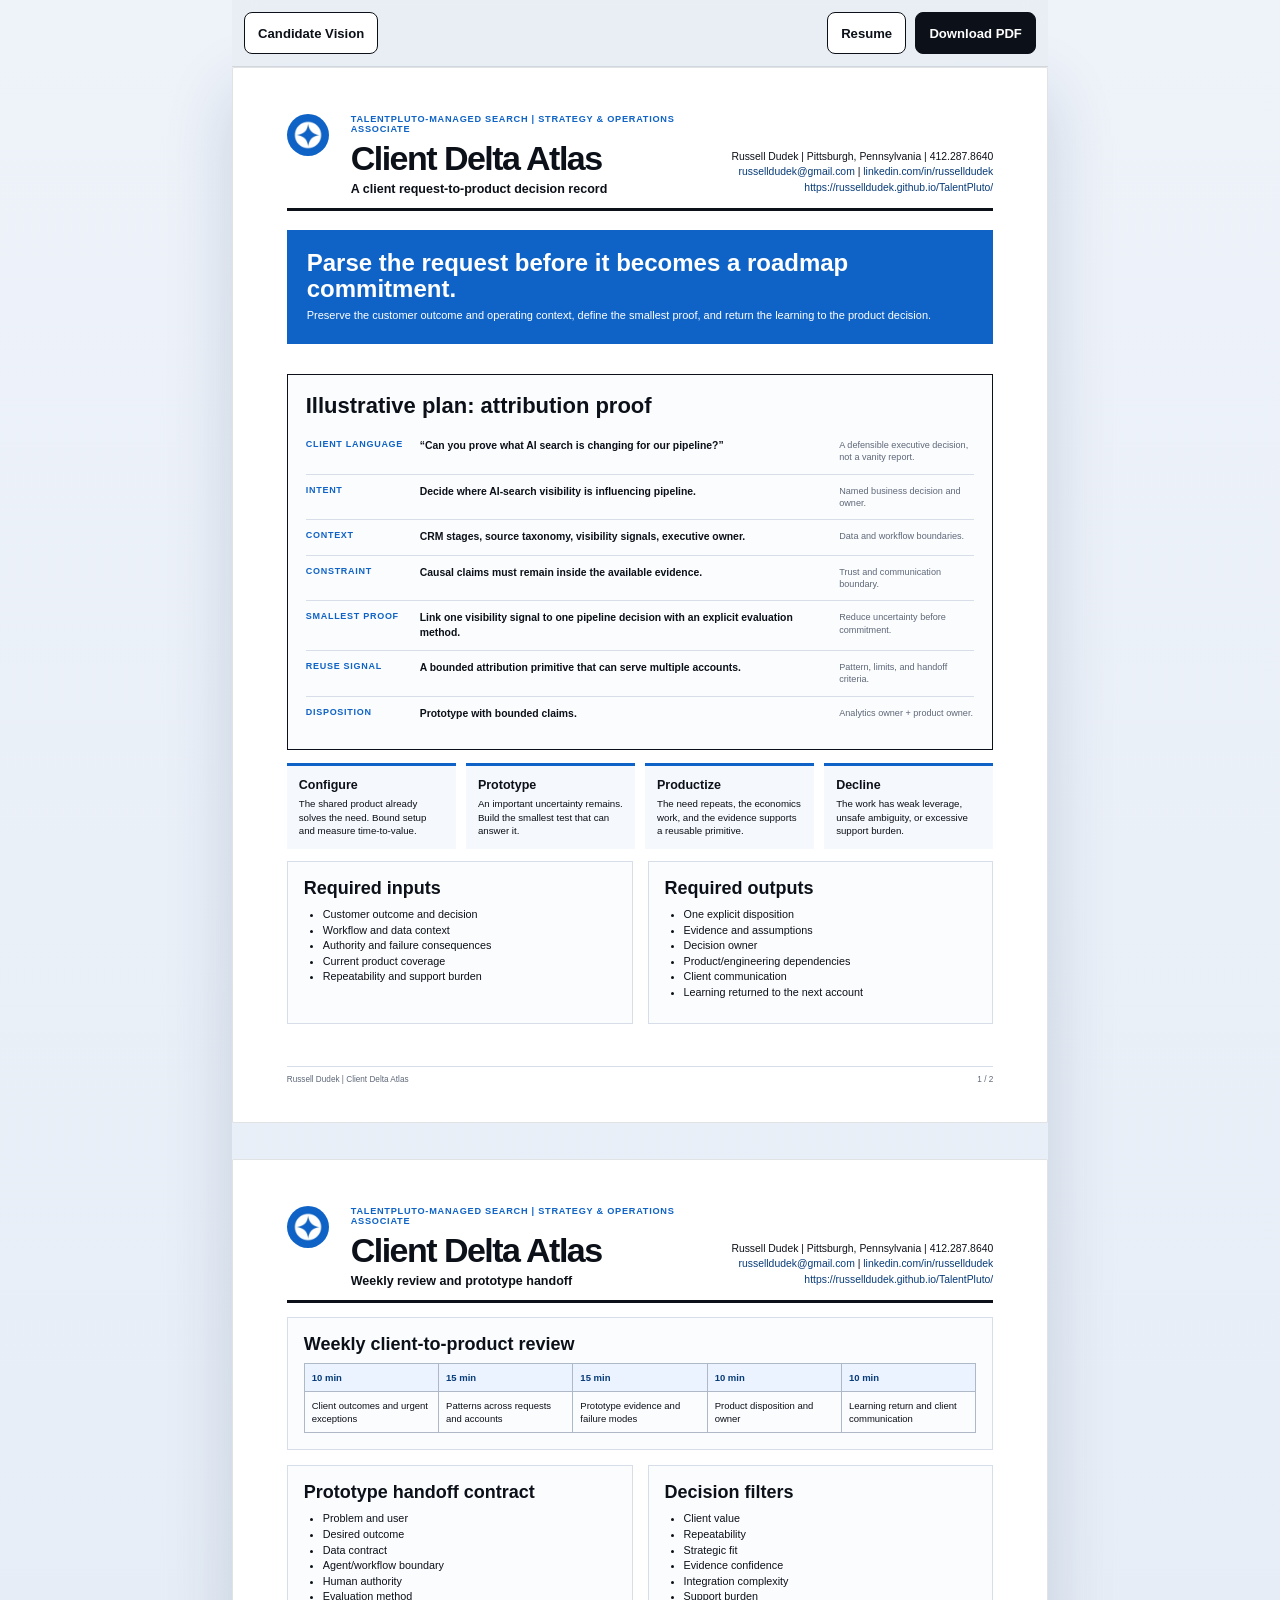
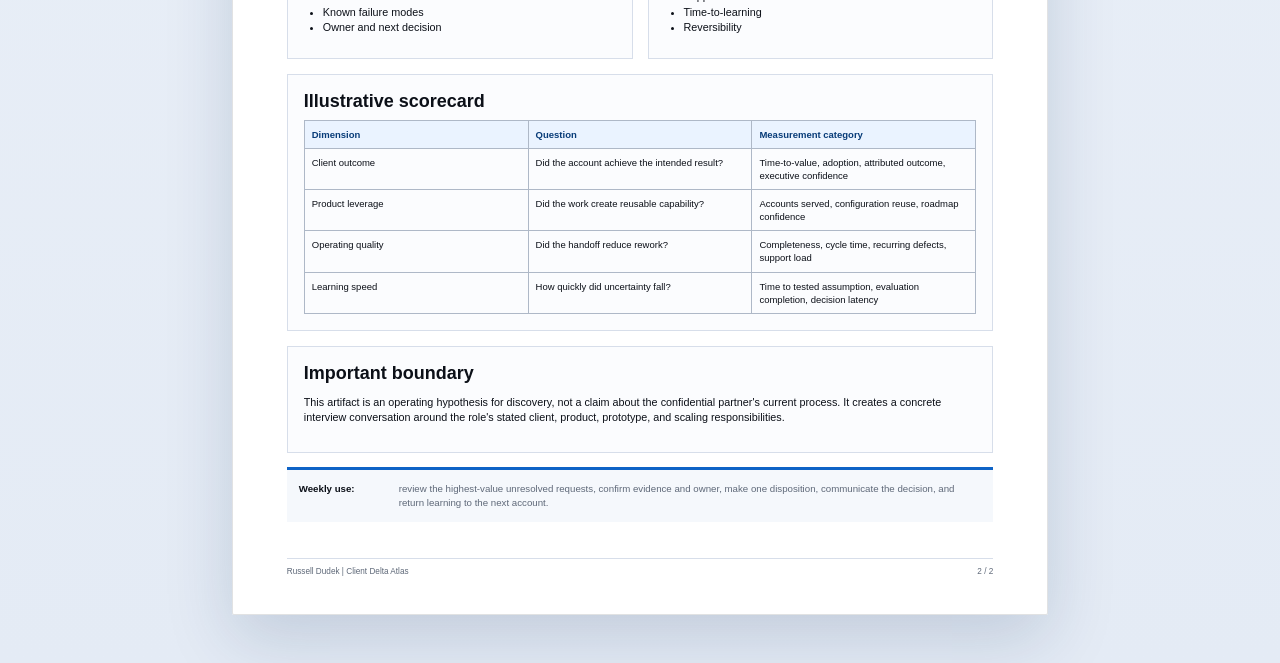
==== commit ac122456: "Publish direct online documents and repair hero geometry" ====
--- a/client-product-brief.html
+++ b/client-product-brief.html
@@ -1 +1,26 @@
-<!doctype html><html lang="en"><head><meta charset="utf-8"><meta name="viewport" content="width=device-width,initial-scale=1"><title>Russell Dudek | Client Delta Atlas</title><link rel="stylesheet" href="styles.css"><style>.preview{max-width:1160px;margin:auto;padding:42px 24px 70px}.preview-head{display:flex;justify-content:space-between;gap:24px;align-items:end;flex-wrap:wrap;margin-bottom:20px}.preview h1{max-width:14ch;font-size:clamp(2.5rem,6vw,5rem);line-height:.92;margin:0}.document-summary{display:grid;grid-template-columns:1.4fr .6fr;gap:24px;padding:24px;margin-bottom:18px;background:#fff;border:1px solid var(--line);box-shadow:0 18px 50px rgba(14,52,112,.08)}.document-summary p{margin:0;color:var(--muted)}.document-summary ul{margin:0;padding-left:18px}.document-summary li{margin:.35rem 0}.frame{width:100%;height:82vh;min-height:720px;border:2px solid var(--ink);border-radius:18px;background:white}.mobile-fallback{display:none;padding:28px;background:var(--ink);color:#fff;border-radius:16px}.mobile-fallback p{color:rgba(255,255,255,.72)}@media(max-width:700px){.preview{padding:32px 16px 56px}.document-summary{grid-template-columns:1fr}.frame{display:none}.mobile-fallback{display:grid;gap:16px}.preview-head .button{width:100%}}</style></head><body><header class="site-header"><nav class="nav" aria-label="Document navigation"><a class="brand-lockup" href="index.html"><img src="assets/brand/talentpluto-logo.jpg" alt="TalentPluto"><span>Independent candidate vision<br>by Russell Dudek</span></a><div class="nav-links"><a href="index.html">Vision</a><a href="resume.html">Resume</a><a class="pill" download href="docs/Russell-Dudek-TalentPluto-Client-Delta-Atlas.pdf">Download PDF</a></div></nav></header><main class="preview"><div class="preview-head"><div><div class="eyebrow">Signature operating artifact</div><h1>Client Delta Atlas</h1></div><a class="button button-primary" download href="docs/Russell-Dudek-TalentPluto-Client-Delta-Atlas.pdf">Download atlas</a></div><section class="document-summary" aria-label="Client Delta Atlas overview"><div><b>Separate the shared product core from legitimate enterprise deltas.</b><p>The operating brief defines Configure, Prototype, Productize, and Decline decisions, the evidence required for each, and the weekly learning return.</p></div><ul><li>Core / delta mapping</li><li>Prototype handoff contract</li><li>Client-to-product scorecard</li></ul></section><iframe class="frame" title="Client Delta Atlas operating brief" src="docs/Russell-Dudek-TalentPluto-Client-Delta-Atlas.pdf"></iframe><section class="mobile-fallback"><div><div class="eyebrow">Mobile document access</div><h2>The two-page Client Delta Atlas is ready to download.</h2><p>Mobile browsers do not consistently render embedded PDFs. The download preserves the audited document.</p></div><a class="button button-light" download href="docs/Russell-Dudek-TalentPluto-Client-Delta-Atlas.pdf">Download the Client Delta Atlas</a></section></main></body></html>+<!DOCTYPE html>
+
+<html lang="en"><head><meta charset="utf-8"/><meta content="width=device-width,initial-scale=1" name="viewport"/><title>Russell Dudek - Client Delta Atlas</title><link href="documents.css" rel="stylesheet"/></head>
+<body class="document-body client-product-brief-document">
+<div class="doc-actions"><a href="index.html">Candidate Vision</a><a href="resume.html">Resume</a><a download="Russell-Dudek-TalentPluto-Client-Delta-Atlas.pdf" href="docs/Russell-Dudek-TalentPluto-Client-Delta-Atlas.pdf">Download PDF</a></div>
+<main class="doc-shell document-set" id="document">
+<section class="sheet paper">
+<div class="doc-head"><img alt="TalentPluto" class="doc-logo" src="assets/brand/talentpluto-logo.jpg"/><div><div class="role-line">TalentPluto-managed search | Strategy &amp; Operations Associate</div><h1>Client Delta Atlas</h1><div class="identity">A client request-to-product decision record</div></div><div class="contact">Russell Dudek | Pittsburgh, Pennsylvania | 412.287.8640<br/><a href="mailto:russelldudek@gmail.com">russelldudek@gmail.com</a> | <a href="https://www.linkedin.com/in/russelldudek">linkedin.com/in/russelldudek</a><br/><a href="https://russelldudek.github.io/TalentPluto/">https://russelldudek.github.io/TalentPluto/</a></div></div>
+<div class="callout"><h2>Parse the request before it becomes a roadmap commitment.</h2><p>Preserve the customer outcome and operating context, define the smallest proof, and return the learning to the product decision.</p></div>
+<div class="query-print"><h2>Illustrative plan: attribution proof</h2><div class="query-row"><span>Client language</span><b>“Can you prove what AI search is changing for our pipeline?”</b><em>A defensible executive decision, not a vanity report.</em></div><div class="query-row"><span>Intent</span><b>Decide where AI-search visibility is influencing pipeline.</b><em>Named business decision and owner.</em></div><div class="query-row"><span>Context</span><b>CRM stages, source taxonomy, visibility signals, executive owner.</b><em>Data and workflow boundaries.</em></div><div class="query-row"><span>Constraint</span><b>Causal claims must remain inside the available evidence.</b><em>Trust and communication boundary.</em></div><div class="query-row"><span>Smallest proof</span><b>Link one visibility signal to one pipeline decision with an explicit evaluation method.</b><em>Reduce uncertainty before commitment.</em></div><div class="query-row"><span>Reuse signal</span><b>A bounded attribution primitive that can serve multiple accounts.</b><em>Pattern, limits, and handoff criteria.</em></div><div class="query-row"><span>Disposition</span><b>Prototype with bounded claims.</b><em>Analytics owner + product owner.</em></div></div>
+<div class="decision-table"><article class="decision-card"><h3>Configure</h3><p>The shared product already solves the need. Bound setup and measure time-to-value.</p></article><article class="decision-card"><h3>Prototype</h3><p>An important uncertainty remains. Build the smallest test that can answer it.</p></article><article class="decision-card"><h3>Productize</h3><p>The need repeats, the economics work, and the evidence supports a reusable primitive.</p></article><article class="decision-card"><h3>Decline</h3><p>The work has weak leverage, unsafe ambiguity, or excessive support burden.</p></article></div>
+<div class="brief-grid" style="margin-top:12px"><article class="brief-box"><h2>Required inputs</h2><ul><li>Customer outcome and decision</li><li>Workflow and data context</li><li>Authority and failure consequences</li><li>Current product coverage</li><li>Repeatability and support burden</li></ul></article><article class="brief-box"><h2>Required outputs</h2><ul><li>One explicit disposition</li><li>Evidence and assumptions</li><li>Decision owner</li><li>Product/engineering dependencies</li><li>Client communication</li><li>Learning returned to the next account</li></ul></article></div>
+<div class="footerline"><span>Russell Dudek | Client Delta Atlas</span><span>1 / 2</span></div>
+</section>
+<section class="sheet paper">
+<div class="doc-head"><img alt="TalentPluto" class="doc-logo" src="assets/brand/talentpluto-logo.jpg"/><div><div class="role-line">TalentPluto-managed search | Strategy &amp; Operations Associate</div><h1>Client Delta Atlas</h1><div class="identity">Weekly review and prototype handoff</div></div><div class="contact">Russell Dudek | Pittsburgh, Pennsylvania | 412.287.8640<br/><a href="mailto:russelldudek@gmail.com">russelldudek@gmail.com</a> | <a href="https://www.linkedin.com/in/russelldudek">linkedin.com/in/russelldudek</a><br/><a href="https://russelldudek.github.io/TalentPluto/">https://russelldudek.github.io/TalentPluto/</a></div></div>
+<div class="brief-grid">
+<article class="brief-box full"><h2>Weekly client-to-product review</h2><table class="matrix"><tr><th>10 min</th><th>15 min</th><th>15 min</th><th>10 min</th><th>10 min</th></tr><tr><td data-label="10 min">Client outcomes and urgent exceptions</td><td data-label="15 min">Patterns across requests and accounts</td><td data-label="15 min">Prototype evidence and failure modes</td><td data-label="10 min">Product disposition and owner</td><td data-label="10 min">Learning return and client communication</td></tr></table></article>
+<article class="brief-box"><h2>Prototype handoff contract</h2><ul><li>Problem and user</li><li>Desired outcome</li><li>Data contract</li><li>Agent/workflow boundary</li><li>Human authority</li><li>Evaluation method</li><li>Known failure modes</li><li>Owner and next decision</li></ul></article>
+<article class="brief-box"><h2>Decision filters</h2><ul><li>Client value</li><li>Repeatability</li><li>Strategic fit</li><li>Evidence confidence</li><li>Integration complexity</li><li>Support burden</li><li>Time-to-learning</li><li>Reversibility</li></ul></article>
+<article class="brief-box full"><h2>Illustrative scorecard</h2><table class="matrix"><tr><th>Dimension</th><th>Question</th><th>Measurement category</th></tr><tr><td data-label="Dimension">Client outcome</td><td data-label="Question">Did the account achieve the intended result?</td><td data-label="Measurement category">Time-to-value, adoption, attributed outcome, executive confidence</td></tr><tr><td data-label="Dimension">Product leverage</td><td data-label="Question">Did the work create reusable capability?</td><td data-label="Measurement category">Accounts served, configuration reuse, roadmap confidence</td></tr><tr><td data-label="Dimension">Operating quality</td><td data-label="Question">Did the handoff reduce rework?</td><td data-label="Measurement category">Completeness, cycle time, recurring defects, support load</td></tr><tr><td data-label="Dimension">Learning speed</td><td data-label="Question">How quickly did uncertainty fall?</td><td data-label="Measurement category">Time to tested assumption, evaluation completion, decision latency</td></tr></table></article>
+<article class="brief-box full"><h2>Important boundary</h2><p>This artifact is an operating hypothesis for discovery, not a claim about the confidential partner's current process. It creates a concrete interview conversation around the role's stated client, product, prototype, and scaling responsibilities.</p></article>
+</div>
+<div class="query-use"><b>Weekly use:</b><span>review the highest-value unresolved requests, confirm evidence and owner, make one disposition, communicate the decision, and return learning to the next account.</span></div><div class="footerline"><span>Russell Dudek | Client Delta Atlas</span><span>2 / 2</span></div>
+</section>
+</main></body></html>
--- a/documents.css
+++ b/documents.css
@@ -0,0 +1,81 @@
+@import url('brand-tokens.css');
+@page{size:Letter;margin:0}
+*{box-sizing:border-box}
+body{margin:0;background:#e9eef5;color:var(--tp-ink);font-family:"Avenir Next","Segoe UI",Helvetica,Arial,sans-serif}
+a{color:inherit}
+.doc-actions{position:sticky;top:0;z-index:20;max-width:8.5in;margin:0 auto;padding:12px;display:flex;gap:9px;flex-wrap:wrap;background:rgba(233,238,245,.92);backdrop-filter:blur(12px)}
+.doc-actions a{display:inline-flex;align-items:center;min-height:42px;padding:.62rem .82rem;border:1px solid var(--tp-ink);border-radius:8px;background:var(--tp-white);text-decoration:none;font-size:.82rem;font-weight:850}.doc-actions a:last-child{background:var(--tp-ink);color:var(--tp-white)}
+.doc-shell{max-width:8.5in;margin:0 auto 48px;box-shadow:0 24px 64px rgba(13,42,84,.16)}
+.sheet{width:8.5in;min-height:11in;height:auto;margin:0 auto 18px;padding:.48in .56in .4in;position:relative;display:flex;flex-direction:column;overflow:visible;background:var(--tp-white)}.sheet:last-child{margin-bottom:0}
+.doc-head{position:relative;display:grid;grid-template-columns:1fr auto;gap:22px;align-items:end;margin-bottom:14px;padding:0 0 12px 54px;border-bottom:3px solid var(--tp-ink);background:url('assets/brand/talentpluto-logo.jpg') no-repeat 0 0/42px 42px}.doc-head h1{margin:0;font-size:34px;line-height:1;letter-spacing:-.045em}.doc-head .identity{margin-top:7px;font-size:12.5px;font-weight:800}.contact{text-align:right;font-size:10.4px;line-height:1.52}.contact a{text-decoration:none}.role-line{display:block;margin-bottom:7px;color:var(--tp-blue);font-size:9.2px;font-weight:900;letter-spacing:.08em;text-transform:uppercase}
+.summary{margin:0 0 16px;font-size:12.4px;line-height:1.5}.cap-list{display:flex;flex-wrap:wrap;gap:6px;margin-bottom:17px}.cap{padding:5px 8px;border:1px solid var(--tp-line);border-radius:999px;background:var(--tp-blue-pale);font-size:9.2px;font-weight:800}
+.grid-2{display:grid;grid-template-columns:1.45fr .75fr;gap:22px;align-items:start}.section-title{margin:0 0 10px;padding-top:8px;border-top:2px solid var(--tp-ink);font-size:17px;letter-spacing:-.02em}.job{margin-bottom:16px}.job-head{display:flex;justify-content:space-between;gap:10px;align-items:baseline}.job h3{margin:0;font-size:13.5px}.job .dates{font-size:9.6px;font-weight:800;white-space:nowrap}.job .org{color:var(--tp-blue);font-size:10.6px;font-weight:900}.job ul{margin:6px 0 0;padding-left:18px}.job li{margin:4.5px 0;font-size:11.35px;line-height:1.43}
+.side-box{margin-bottom:14px;padding:14px;border-left:3px solid var(--tp-blue);background:#f4f7fb}.side-box h3{margin:0 0 7px;font-size:12.4px}.side-box p,.side-box li{font-size:10.5px;line-height:1.42}.side-box ul{margin:5px 0;padding-left:17px}.footerline{display:grid;grid-template-columns:1fr auto;gap:12px;margin-top:auto;padding-top:8px;border-top:1px solid var(--tp-line);color:var(--tp-muted);font-size:8.2px}
+.cover-body{font-size:13.1px;line-height:1.62}.cover-body p{margin:0 0 16px}.signature{margin-top:14px;font-weight:800}.cover-proof{display:grid;grid-template-columns:repeat(4,1fr);gap:9px;margin:20px 0}.cover-proof div{padding:12px;border-top:3px solid var(--tp-blue);background:#f5f8fc}.cover-proof b{display:block;margin-bottom:4px;font-size:9.8px}.cover-proof span{display:block;color:var(--tp-muted);font-size:8.8px;line-height:1.35}
+.callout{margin:5px 0 17px;padding:20px;background:var(--tp-blue);color:var(--tp-white)}.callout h2{margin:0 0 6px;font-size:24px;line-height:1.08}.callout p{margin:0;font-size:11px;line-height:1.45}.brief-grid{display:grid;grid-template-columns:1fr 1fr;gap:15px}.brief-grid>*{min-width:0}.brief-box{padding:16px;border:1px solid var(--tp-line);background:#fbfcfe;break-inside:avoid}.brief-box h2{margin:0 0 8px;font-size:18px}.brief-box h3{margin:9px 0 4px;font-size:12px}.brief-box p,.brief-box li{font-size:10.8px;line-height:1.44}.brief-box ul,.brief-box ol{margin:6px 0;padding-left:19px}.full{grid-column:1/-1}.matrix{width:100%;border-collapse:collapse;table-layout:fixed;font-size:9.5px}.matrix th,.matrix td{padding:7px;border:1px solid #aeb8c7;vertical-align:top;line-height:1.38}.matrix th{background:var(--tp-blue-pale);text-align:left;color:var(--tp-blue-deep)}
+.phase-kicker{color:var(--tp-blue);font-size:9.8px;font-weight:900;letter-spacing:.12em;text-transform:uppercase}.phase-band{display:grid;grid-template-columns:88px 1fr;gap:20px;margin-bottom:16px;padding:18px;border:1px solid var(--tp-line)}.phase-number{color:#dce7f6;font-size:68px;line-height:.8;font-weight:900}.phase-band h2{margin:0 0 6px;font-size:22px}.phase-band .intent{margin-bottom:9px;color:var(--tp-muted);font-size:10.4px;font-weight:800}.phase-cols{display:grid;grid-template-columns:1fr 1fr;gap:18px}.phase-cols h3{margin:0 0 6px;font-size:12.5px}.phase-cols p,.phase-cols li{font-size:10.7px;line-height:1.42}.phase-cols ul{margin:3px 0;padding-left:14px}.scorecard{display:grid;grid-template-columns:repeat(4,1fr);gap:9px}.score{padding:12px;border-top:3px solid var(--tp-blue);background:#f5f8fc}.score b{font-size:10.2px}.score span{display:block;margin-top:4px;color:var(--tp-muted);font-size:9px;line-height:1.34}
+.query-print{margin:13px 0;padding:18px;border:1.5px solid var(--tp-ink);background:#fbfcfe}.query-print h2{margin:0 0 10px;font-size:22px}.query-row{display:grid;grid-template-columns:105px 1fr 135px;gap:9px;align-items:start;padding:10px 0;border-top:1px solid var(--tp-line)}.query-row:first-of-type{border-top:0}.query-row>span{color:var(--tp-blue);font-size:9px;font-weight:900;letter-spacing:.08em;text-transform:uppercase}.query-row>b{font-size:10.4px;line-height:1.38}.query-row>em{font-size:9.1px;line-height:1.36;font-style:normal;color:var(--tp-muted)}.decision-table{display:grid;grid-template-columns:repeat(4,1fr);gap:10px}.decision-card{padding:12px;border-top:3px solid var(--tp-blue);background:#f5f8fc}.decision-card h3{margin:0 0 5px;font-size:12.5px}.decision-card p{margin:0;font-size:9.7px;line-height:1.38}.source-note{margin-top:9px;color:var(--tp-muted);font-size:8.4px}.alignment-grid{display:grid;grid-template-columns:repeat(4,1fr);gap:9px}.alignment-grid div{padding:11px;border-top:2px solid var(--tp-blue);background:#f5f8fc}.alignment-grid b{font-size:10px}.alignment-grid span{display:block;margin-top:4px;color:var(--tp-muted);font-size:8.9px;line-height:1.35}
+@media screen and (max-width:900px){.doc-shell{margin:0}.sheet{width:min(100%,8.5in);min-height:auto;padding:24px}.doc-head{grid-template-columns:1fr}.contact{text-align:left}.grid-2,.brief-grid,.phase-cols{grid-template-columns:1fr}.full{grid-column:auto}.cover-proof,.scorecard,.alignment-grid,.decision-table{grid-template-columns:1fr 1fr}.query-row{grid-template-columns:78px 1fr}.query-row>em{grid-column:2}}
+@media screen and (max-width:520px){.sheet{padding:18px}.doc-head{padding-left:0;padding-top:52px;background-position:0 0}.cover-proof,.scorecard,.alignment-grid,.decision-table{grid-template-columns:1fr}.doc-actions{position:static}.job-head{display:grid}.contact{overflow-wrap:anywhere}.brief-grid>*{min-width:0}.matrix,.matrix tbody{display:block;width:100%}.matrix tr{display:block;border-top:1px solid var(--tp-line);padding:.35rem 0}.matrix tr:first-child:has(th){display:none}.matrix td{display:grid;grid-template-columns:minmax(72px,34%) minmax(0,1fr);gap:.55rem;width:100%;padding:.42rem 0;border:0;border-bottom:1px dashed #d7deea;font-size:8.4px}.matrix td:last-child{border-bottom:0}.matrix td::before{content:attr(data-label);color:var(--tp-blue-deep);font-size:7.2px;font-weight:900;letter-spacing:.06em;text-transform:uppercase}.matrix th{display:block}.query-row{grid-template-columns:1fr}.query-row>em{grid-column:auto}}
+@media print{body{background:#fff}.doc-actions{display:none!important}.doc-shell{max-width:none;margin:0;box-shadow:none}.sheet{width:8.5in;height:11in;min-height:11in;margin:0;overflow:hidden;break-inside:avoid;page-break-inside:avoid}}
+.resume-impact,.success-strip{display:grid;grid-template-columns:repeat(3,1fr);gap:10px;margin-top:14px;padding-top:11px;border-top:2px solid var(--tp-ink)}
+.resume-impact div,.success-strip div{padding:11px;border-top:3px solid var(--tp-blue);background:#f5f8fc}
+.resume-impact b,.success-strip b{display:block;margin-bottom:4px;font-size:10.4px}
+.resume-impact span,.success-strip span{display:block;color:var(--tp-muted);font-size:9.2px;line-height:1.34}
+.success-strip{grid-template-columns:repeat(4,1fr);margin-top:15px}
+.entry-additions{display:grid;grid-template-columns:1fr 1fr;gap:15px;margin-top:15px}
+.mini-list{display:grid;gap:7px}.mini-list div{display:grid;grid-template-columns:90px 1fr;gap:8px;padding-top:7px;border-top:1px solid var(--tp-line)}.mini-list b{font-size:9.8px}.mini-list span{color:var(--tp-muted);font-size:9px;line-height:1.34}
+.query-use{display:grid;grid-template-columns:90px 1fr;gap:10px;margin-top:14px;padding:12px;border-top:3px solid var(--tp-blue);background:#f5f8fc;font-size:9.7px;line-height:1.4}.query-use span{color:var(--tp-muted)}
+.tight-final{padding-top:10px;padding-bottom:10px}.tight-final p{margin:0}
+@media screen and (max-width:700px){.resume-impact,.success-strip,.entry-additions{grid-template-columns:1fr}.mini-list div,.query-use{grid-template-columns:1fr}}
+.resume-note{display:grid;grid-template-columns:145px 1fr;gap:10px;margin-top:13px;padding:10px 12px;border-top:3px solid var(--tp-blue);background:#f5f8fc;font-size:9.5px;line-height:1.38}.resume-note span{color:var(--tp-muted)}
+@media screen and (max-width:700px){.resume-note{grid-template-columns:1fr}}
+
+
+/* Direct online document surfaces - no browser PDF pane. */
+.document-body{background:linear-gradient(180deg,#eef3fa 0,#e4ebf5 100%);min-height:100vh}
+.document-set{display:grid;gap:18px}
+.paper{border:1px solid rgba(12,16,24,.12);border-radius:2px}
+.doc-actions{justify-content:flex-end;border-bottom:1px solid rgba(12,16,24,.1)}
+.doc-actions a:first-child{margin-right:auto}
+.doc-actions a:focus-visible{outline:3px solid rgba(15,99,198,.32);outline-offset:2px}
+.cover-body a,.contact a{color:var(--tp-blue-deep);text-decoration-thickness:1px;text-underline-offset:2px}
+.letter-body{max-width:7.2in}
+@media screen{
+  .sheet{height:auto;overflow:visible}
+  .footerline{position:static}
+}
+@media screen and (max-width:900px){
+  .doc-actions{max-width:none;padding:10px 14px}
+  .doc-shell{width:100%;max-width:100%;padding:0 14px 36px}
+  .sheet{width:100%;min-height:auto;margin:0;padding:30px 28px;border-radius:12px}
+  .doc-head{grid-template-columns:1fr;padding-left:58px;background-size:42px 42px}
+  .contact{text-align:left}
+  .footerline{margin-top:24px}
+}
+@media screen and (max-width:600px){
+  .doc-actions{position:static;display:grid;grid-template-columns:1fr 1fr;gap:8px}
+  .doc-actions a{justify-content:center;text-align:center}
+  .doc-actions a:first-child{margin-right:0;grid-column:1/-1}
+  .doc-actions a:last-child{grid-column:1/-1}
+  .doc-shell{padding:0 10px 24px}
+  .sheet{padding:22px 18px;border-radius:10px}
+  .doc-head{padding:54px 0 12px;background-position:0 0}
+  .doc-head h1{font-size:29px}
+  .summary{font-size:12px}
+  .job li{font-size:11px}
+  .brief-box{padding:14px}
+  .cover-body{font-size:12.4px;line-height:1.58}
+}
+@media print{
+  .paper{border:0;border-radius:0}
+  .doc-actions{display:none!important}
+}
+@media print{.document-set{display:block!important;gap:0!important}}
+
+/* Native brand asset in every online and printed document header. */
+.doc-head{grid-template-columns:42px minmax(0,1fr) auto;padding-left:0;background:none}
+.doc-logo{width:42px;height:42px;border-radius:50%;object-fit:cover;align-self:start}
+@media screen and (max-width:900px){.doc-head{grid-template-columns:42px minmax(0,1fr)}.doc-head .contact{grid-column:1/-1}.doc-logo{grid-column:1}}
+@media screen and (max-width:600px){.doc-head{padding-top:0;grid-template-columns:42px minmax(0,1fr)}.doc-head .contact{grid-column:1/-1}}
+@media print{.doc-head{grid-template-columns:42px minmax(0,1fr) auto;padding-left:0;background:none}.doc-logo{width:42px;height:42px}}
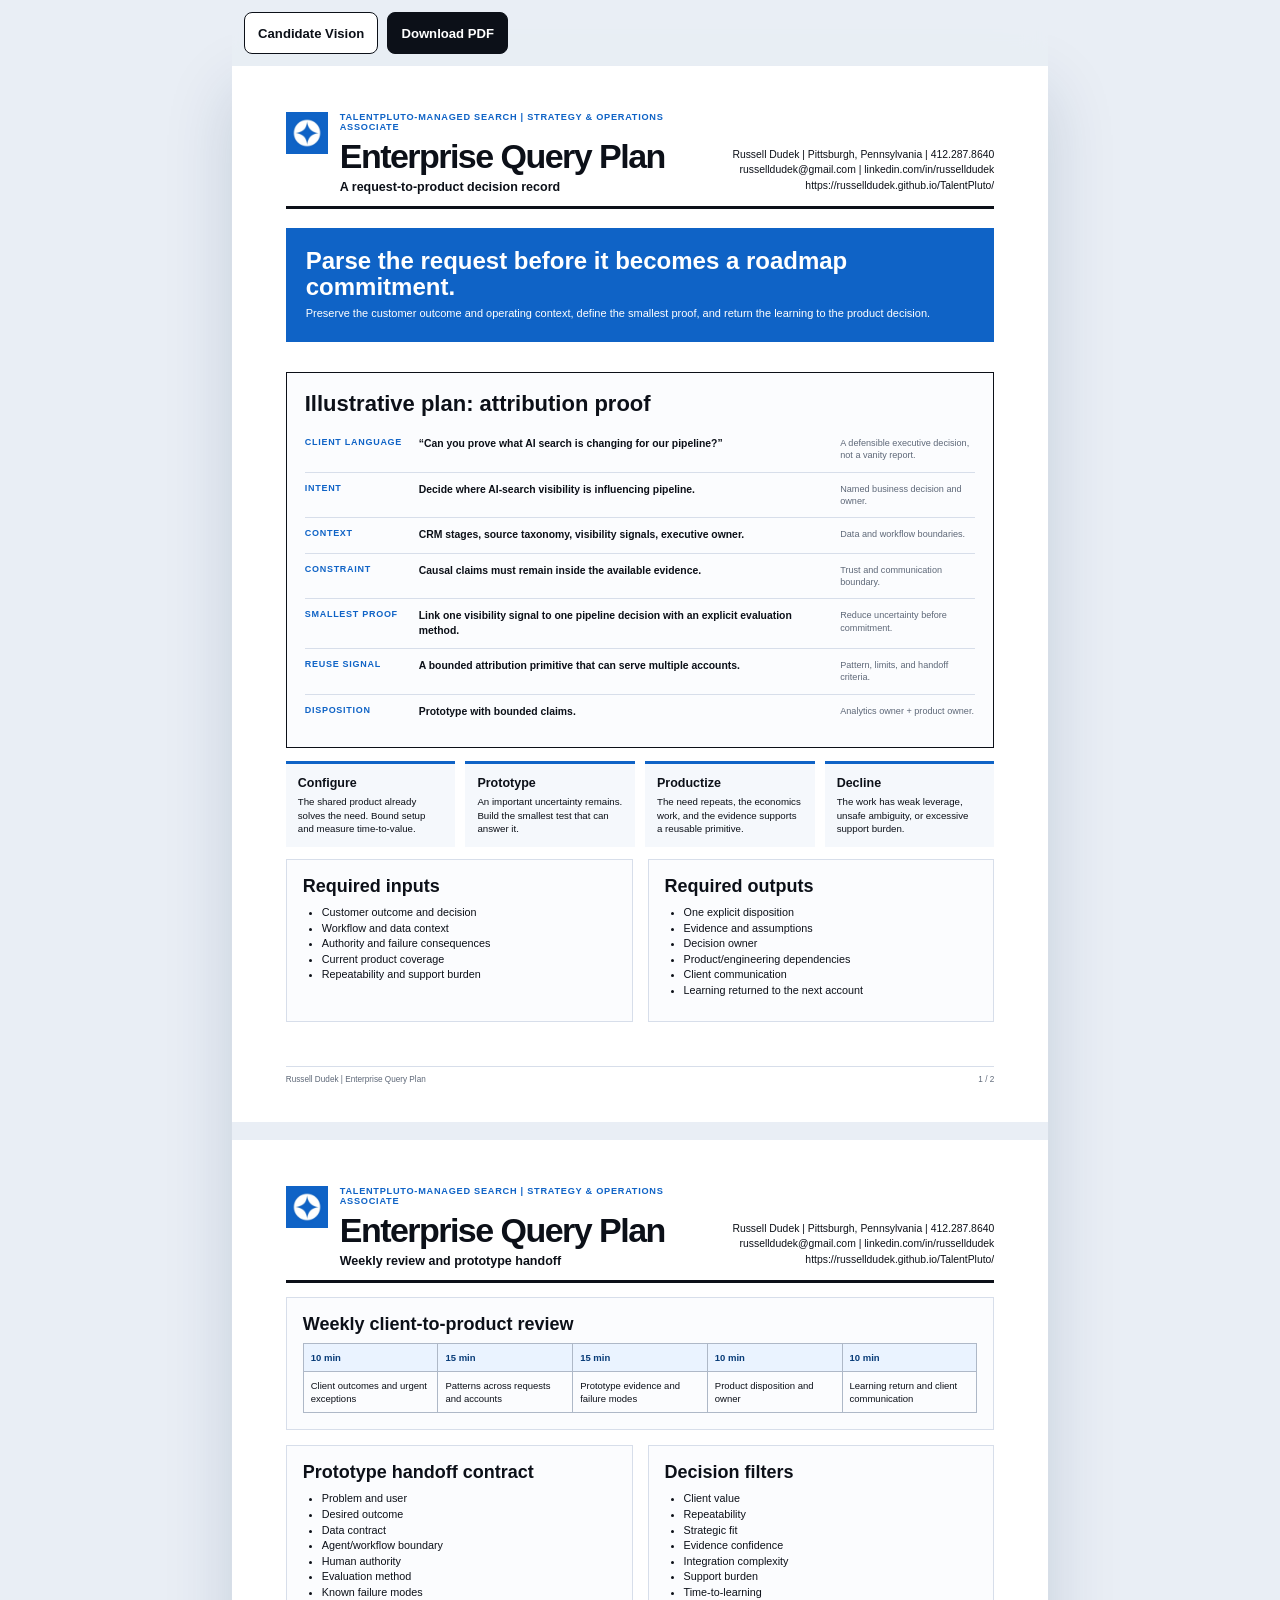
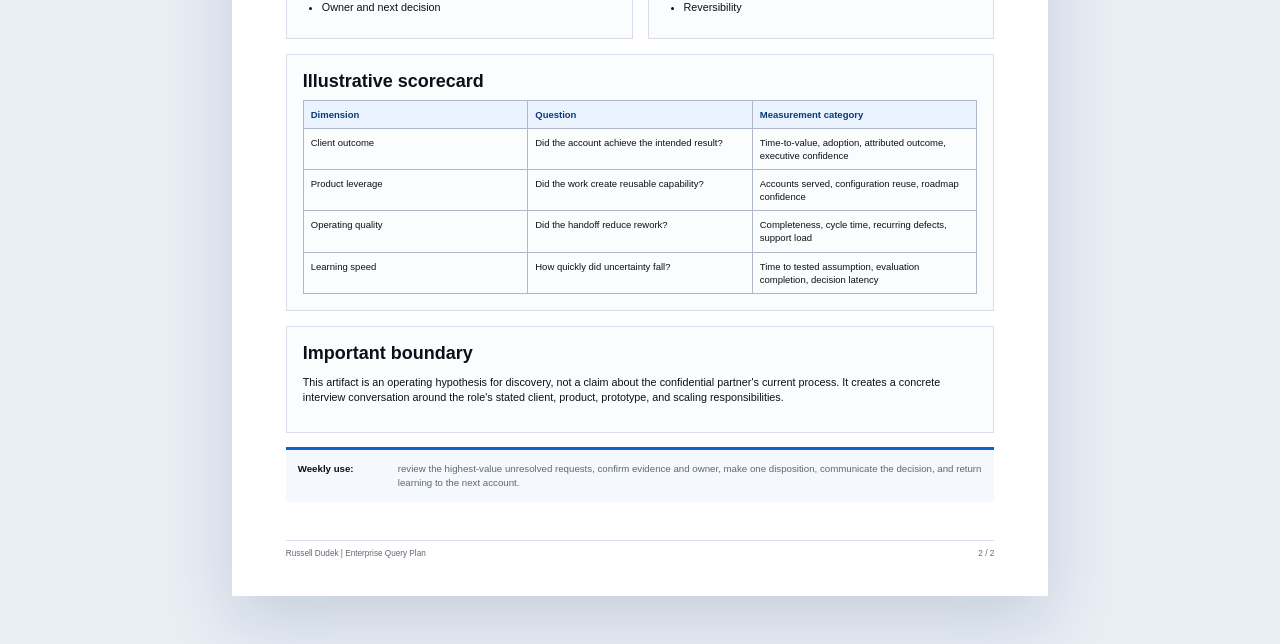
==== commit 8194562a: "Replace operating brief PDF pane with direct responsive HTML" ====
--- a/client-product-brief.html
+++ b/client-product-brief.html
@@ -1,19 +1,18 @@
-<!DOCTYPE html>
-
-<html lang="en"><head><meta charset="utf-8"/><meta content="width=device-width,initial-scale=1" name="viewport"/><title>Russell Dudek - Client Delta Atlas</title><link href="documents.css" rel="stylesheet"/></head>
-<body class="document-body client-product-brief-document">
-<div class="doc-actions"><a href="index.html">Candidate Vision</a><a href="resume.html">Resume</a><a download="Russell-Dudek-TalentPluto-Client-Delta-Atlas.pdf" href="docs/Russell-Dudek-TalentPluto-Client-Delta-Atlas.pdf">Download PDF</a></div>
-<main class="doc-shell document-set" id="document">
-<section class="sheet paper">
-<div class="doc-head"><img alt="TalentPluto" class="doc-logo" src="assets/brand/talentpluto-logo.jpg"/><div><div class="role-line">TalentPluto-managed search | Strategy &amp; Operations Associate</div><h1>Client Delta Atlas</h1><div class="identity">A client request-to-product decision record</div></div><div class="contact">Russell Dudek | Pittsburgh, Pennsylvania | 412.287.8640<br/><a href="mailto:russelldudek@gmail.com">russelldudek@gmail.com</a> | <a href="https://www.linkedin.com/in/russelldudek">linkedin.com/in/russelldudek</a><br/><a href="https://russelldudek.github.io/TalentPluto/">https://russelldudek.github.io/TalentPluto/</a></div></div>
+<!doctype html>
+<html lang="en"><head><meta charset="utf-8"/><meta content="width=device-width,initial-scale=1" name="viewport"/><title>Russell Dudek - Enterprise Query Plan</title><link href="docs.css" rel="stylesheet"/></head>
+<body>
+<div class="doc-actions"><a href="index.html">Candidate Vision</a><a download="Russell-Dudek-TalentPluto-Enterprise-Query-Plan.pdf" href="docs/Russell-Dudek-TalentPluto-Enterprise-Query-Plan.pdf">Download PDF</a></div>
+<main class="doc-shell">
+<section class="sheet">
+<div class="doc-head"><div><div class="role-line">TalentPluto-managed search | Strategy &amp; Operations Associate</div><h1>Enterprise Query Plan</h1><div class="identity">A request-to-product decision record</div></div><div class="contact">Russell Dudek | Pittsburgh, Pennsylvania | 412.287.8640<br/><a href="mailto:russelldudek@gmail.com">russelldudek@gmail.com</a> | <a href="https://www.linkedin.com/in/russelldudek">linkedin.com/in/russelldudek</a><br/><a href="https://russelldudek.github.io/TalentPluto/">https://russelldudek.github.io/TalentPluto/</a></div></div>
 <div class="callout"><h2>Parse the request before it becomes a roadmap commitment.</h2><p>Preserve the customer outcome and operating context, define the smallest proof, and return the learning to the product decision.</p></div>
 <div class="query-print"><h2>Illustrative plan: attribution proof</h2><div class="query-row"><span>Client language</span><b>“Can you prove what AI search is changing for our pipeline?”</b><em>A defensible executive decision, not a vanity report.</em></div><div class="query-row"><span>Intent</span><b>Decide where AI-search visibility is influencing pipeline.</b><em>Named business decision and owner.</em></div><div class="query-row"><span>Context</span><b>CRM stages, source taxonomy, visibility signals, executive owner.</b><em>Data and workflow boundaries.</em></div><div class="query-row"><span>Constraint</span><b>Causal claims must remain inside the available evidence.</b><em>Trust and communication boundary.</em></div><div class="query-row"><span>Smallest proof</span><b>Link one visibility signal to one pipeline decision with an explicit evaluation method.</b><em>Reduce uncertainty before commitment.</em></div><div class="query-row"><span>Reuse signal</span><b>A bounded attribution primitive that can serve multiple accounts.</b><em>Pattern, limits, and handoff criteria.</em></div><div class="query-row"><span>Disposition</span><b>Prototype with bounded claims.</b><em>Analytics owner + product owner.</em></div></div>
 <div class="decision-table"><article class="decision-card"><h3>Configure</h3><p>The shared product already solves the need. Bound setup and measure time-to-value.</p></article><article class="decision-card"><h3>Prototype</h3><p>An important uncertainty remains. Build the smallest test that can answer it.</p></article><article class="decision-card"><h3>Productize</h3><p>The need repeats, the economics work, and the evidence supports a reusable primitive.</p></article><article class="decision-card"><h3>Decline</h3><p>The work has weak leverage, unsafe ambiguity, or excessive support burden.</p></article></div>
 <div class="brief-grid" style="margin-top:12px"><article class="brief-box"><h2>Required inputs</h2><ul><li>Customer outcome and decision</li><li>Workflow and data context</li><li>Authority and failure consequences</li><li>Current product coverage</li><li>Repeatability and support burden</li></ul></article><article class="brief-box"><h2>Required outputs</h2><ul><li>One explicit disposition</li><li>Evidence and assumptions</li><li>Decision owner</li><li>Product/engineering dependencies</li><li>Client communication</li><li>Learning returned to the next account</li></ul></article></div>
-<div class="footerline"><span>Russell Dudek | Client Delta Atlas</span><span>1 / 2</span></div>
+<div class="footerline"><span>Russell Dudek | Enterprise Query Plan</span><span>1 / 2</span></div>
 </section>
-<section class="sheet paper">
-<div class="doc-head"><img alt="TalentPluto" class="doc-logo" src="assets/brand/talentpluto-logo.jpg"/><div><div class="role-line">TalentPluto-managed search | Strategy &amp; Operations Associate</div><h1>Client Delta Atlas</h1><div class="identity">Weekly review and prototype handoff</div></div><div class="contact">Russell Dudek | Pittsburgh, Pennsylvania | 412.287.8640<br/><a href="mailto:russelldudek@gmail.com">russelldudek@gmail.com</a> | <a href="https://www.linkedin.com/in/russelldudek">linkedin.com/in/russelldudek</a><br/><a href="https://russelldudek.github.io/TalentPluto/">https://russelldudek.github.io/TalentPluto/</a></div></div>
+<section class="sheet">
+<div class="doc-head"><div><div class="role-line">TalentPluto-managed search | Strategy &amp; Operations Associate</div><h1>Enterprise Query Plan</h1><div class="identity">Weekly review and prototype handoff</div></div><div class="contact">Russell Dudek | Pittsburgh, Pennsylvania | 412.287.8640<br/><a href="mailto:russelldudek@gmail.com">russelldudek@gmail.com</a> | <a href="https://www.linkedin.com/in/russelldudek">linkedin.com/in/russelldudek</a><br/><a href="https://russelldudek.github.io/TalentPluto/">https://russelldudek.github.io/TalentPluto/</a></div></div>
 <div class="brief-grid">
 <article class="brief-box full"><h2>Weekly client-to-product review</h2><table class="matrix"><tr><th>10 min</th><th>15 min</th><th>15 min</th><th>10 min</th><th>10 min</th></tr><tr><td data-label="10 min">Client outcomes and urgent exceptions</td><td data-label="15 min">Patterns across requests and accounts</td><td data-label="15 min">Prototype evidence and failure modes</td><td data-label="10 min">Product disposition and owner</td><td data-label="10 min">Learning return and client communication</td></tr></table></article>
 <article class="brief-box"><h2>Prototype handoff contract</h2><ul><li>Problem and user</li><li>Desired outcome</li><li>Data contract</li><li>Agent/workflow boundary</li><li>Human authority</li><li>Evaluation method</li><li>Known failure modes</li><li>Owner and next decision</li></ul></article>
@@ -21,6 +20,6 @@
 <article class="brief-box full"><h2>Illustrative scorecard</h2><table class="matrix"><tr><th>Dimension</th><th>Question</th><th>Measurement category</th></tr><tr><td data-label="Dimension">Client outcome</td><td data-label="Question">Did the account achieve the intended result?</td><td data-label="Measurement category">Time-to-value, adoption, attributed outcome, executive confidence</td></tr><tr><td data-label="Dimension">Product leverage</td><td data-label="Question">Did the work create reusable capability?</td><td data-label="Measurement category">Accounts served, configuration reuse, roadmap confidence</td></tr><tr><td data-label="Dimension">Operating quality</td><td data-label="Question">Did the handoff reduce rework?</td><td data-label="Measurement category">Completeness, cycle time, recurring defects, support load</td></tr><tr><td data-label="Dimension">Learning speed</td><td data-label="Question">How quickly did uncertainty fall?</td><td data-label="Measurement category">Time to tested assumption, evaluation completion, decision latency</td></tr></table></article>
 <article class="brief-box full"><h2>Important boundary</h2><p>This artifact is an operating hypothesis for discovery, not a claim about the confidential partner's current process. It creates a concrete interview conversation around the role's stated client, product, prototype, and scaling responsibilities.</p></article>
 </div>
-<div class="query-use"><b>Weekly use:</b><span>review the highest-value unresolved requests, confirm evidence and owner, make one disposition, communicate the decision, and return learning to the next account.</span></div><div class="footerline"><span>Russell Dudek | Client Delta Atlas</span><span>2 / 2</span></div>
+<div class="query-use"><b>Weekly use:</b><span>review the highest-value unresolved requests, confirm evidence and owner, make one disposition, communicate the decision, and return learning to the next account.</span></div><div class="footerline"><span>Russell Dudek | Enterprise Query Plan</span><span>2 / 2</span></div>
 </section>
-</main></body></html>+</main></body></html>
--- a/docs.css
+++ b/docs.css
@@ -0,0 +1,22 @@
+:root{--tp-blue:#0f63c6;--tp-blue-deep:#073b78;--tp-blue-pale:#eaf3ff;--tp-ink:#0c1018;--tp-paper:#f6f8fb;--tp-white:#fff;--tp-muted:#5e6878;--tp-line:#d7deea;--tp-soft-line:#e9edf4}
+@page{size:Letter;margin:0}
+*{box-sizing:border-box}
+body{margin:0;background:#e9eef5;color:var(--tp-ink);font-family:"Avenir Next","Segoe UI",Helvetica,Arial,sans-serif}
+a{color:inherit}
+.doc-actions{position:sticky;top:0;z-index:20;max-width:8.5in;margin:0 auto;padding:12px;display:flex;gap:9px;flex-wrap:wrap;background:rgba(233,238,245,.92);backdrop-filter:blur(12px)}
+.doc-actions a{display:inline-flex;align-items:center;min-height:42px;padding:.62rem .82rem;border:1px solid var(--tp-ink);border-radius:8px;background:var(--tp-white);text-decoration:none;font-size:.82rem;font-weight:800}.doc-actions a:last-child{background:var(--tp-ink);color:var(--tp-white)}
+.doc-shell{max-width:8.5in;margin:0 auto 48px;box-shadow:0 24px 64px rgba(13,42,84,.16)}
+.sheet{width:8.5in;min-height:11in;height:auto;margin:0 auto 18px;padding:.48in .56in .4in;position:relative;display:flex;flex-direction:column;overflow:visible;background:var(--tp-white)}.sheet:last-child{margin-bottom:0}
+.doc-head{position:relative;display:grid;grid-template-columns:1fr auto;gap:22px;align-items:end;margin-bottom:14px;padding:0 0 12px 54px;border-bottom:3px solid var(--tp-ink);background:url('assets/brand/talentpluto-logo.jpg') no-repeat 0 0/42px 42px}.doc-head h1{margin:0;font-size:34px;line-height:1;letter-spacing:-.045em}.doc-head .identity{margin-top:7px;font-size:12.5px;font-weight:800}.contact{text-align:right;font-size:10.4px;line-height:1.52}.contact a{text-decoration:none}.role-line{display:block;margin-bottom:7px;color:var(--tp-blue);font-size:9.2px;font-weight:900;letter-spacing:.08em;text-transform:uppercase}
+.summary{margin:0 0 16px;font-size:12.4px;line-height:1.5}.cap-list{display:flex;flex-wrap:wrap;gap:6px;margin-bottom:17px}.cap{padding:5px 8px;border:1px solid var(--tp-line);border-radius:999px;background:var(--tp-blue-pale);font-size:9.2px;font-weight:800}
+.grid-2{display:grid;grid-template-columns:1.45fr .75fr;gap:22px;align-items:start}.section-title{margin:0 0 10px;padding-top:8px;border-top:2px solid var(--tp-ink);font-size:17px;letter-spacing:-.02em}.job{margin-bottom:16px}.job-head{display:flex;justify-content:space-between;gap:10px;align-items:baseline}.job h3{margin:0;font-size:13.5px}.job .dates{font-size:9.6px;font-weight:800;white-space:nowrap}.job .org{color:var(--tp-blue);font-size:10.6px;font-weight:900}.job ul{margin:6px 0 0;padding-left:18px}.job li{margin:4.5px 0;font-size:11.35px;line-height:1.43}
+.side-box{margin-bottom:14px;padding:14px;border-left:3px solid var(--tp-blue);background:#f4f7fb}.side-box h3{margin:0 0 7px;font-size:12.4px}.side-box p,.side-box li{font-size:10.5px;line-height:1.42}.side-box ul{margin:5px 0;padding-left:17px}.footerline{display:grid;grid-template-columns:1fr auto;gap:12px;margin-top:auto;padding-top:8px;border-top:1px solid var(--tp-line);color:var(--tp-muted);font-size:8.2px}
+.cover-body{font-size:13.1px;line-height:1.62}.cover-body p{margin:0 0 16px}.signature{margin-top:14px;font-weight:800}.cover-proof{display:grid;grid-template-columns:repeat(4,1fr);gap:9px;margin:20px 0}.cover-proof div{padding:12px;border-top:3px solid var(--tp-blue);background:#f5f8fc}.cover-proof b{display:block;margin-bottom:4px;font-size:9.8px}.cover-proof span{display:block;color:var(--tp-muted);font-size:8.8px;line-height:1.35}
+.callout{margin:5px 0 17px;padding:20px;background:var(--tp-blue);color:var(--tp-white)}.callout h2{margin:0 0 6px;font-size:24px;line-height:1.08}.callout p{margin:0;font-size:11px;line-height:1.45}.brief-grid{display:grid;grid-template-columns:1fr 1fr;gap:15px}.brief-grid>*{min-width:0}.brief-box{padding:16px;border:1px solid var(--tp-line);background:#fbfcfe;break-inside:avoid}.brief-box h2{margin:0 0 8px;font-size:18px}.brief-box h3{margin:9px 0 4px;font-size:12px}.brief-box p,.brief-box li{font-size:10.8px;line-height:1.44}.brief-box ul,.brief-box ol{margin:6px 0;padding-left:19px}.full{grid-column:1/-1}.matrix{width:100%;border-collapse:collapse;table-layout:fixed;font-size:9.5px}.matrix th,.matrix td{padding:7px;border:1px solid #aeb8c7;vertical-align:top;line-height:1.38}.matrix th{background:var(--tp-blue-pale);text-align:left;color:var(--tp-blue-deep)}
+.phase-kicker{color:var(--tp-blue);font-size:9.8px;font-weight:900;letter-spacing:.12em;text-transform:uppercase}.phase-band{display:grid;grid-template-columns:88px 1fr;gap:20px;margin-bottom:16px;padding:18px;border:1px solid var(--tp-line)}.phase-number{color:#dce7f6;font-size:68px;line-height:.8;font-weight:900}.phase-band h2{margin:0 0 6px;font-size:22px}.phase-band .intent{margin-bottom:9px;color:var(--tp-muted);font-size:10.4px;font-weight:800}.phase-cols{display:grid;grid-template-columns:1fr 1fr;gap:18px}.phase-cols h3{margin:0 0 6px;font-size:12.5px}.phase-cols p,.phase-cols li{font-size:10.7px;line-height:1.42}.phase-cols ul{margin:3px 0;padding-left:14px}.scorecard{display:grid;grid-template-columns:repeat(4,1fr);gap:9px}.score{padding:12px;border-top:3px solid var(--tp-blue);background:#f5f8fc}.score b{font-size:10.2px}.score span{display:block;margin-top:4px;color:var(--tp-muted);font-size:9px;line-height:1.34}
+.query-print{margin:13px 0;padding:18px;border:1.5px solid var(--tp-ink);background:#fbfcfe}.query-print h2{margin:0 0 10px;font-size:22px}.query-row{display:grid;grid-template-columns:105px 1fr 135px;gap:9px;align-items:start;padding:10px 0;border-top:1px solid var(--tp-line)}.query-row:first-of-type{border-top:0}.query-row>span{color:var(--tp-blue);font-size:9px;font-weight:900;letter-spacing:.08em;text-transform:uppercase}.query-row>b{font-size:10.4px;line-height:1.38}.query-row>em{font-size:9.1px;line-height:1.36;font-style:normal;color:var(--tp-muted)}.decision-table{display:grid;grid-template-columns:repeat(4,1fr);gap:10px}.decision-card{padding:12px;border-top:3px solid var(--tp-blue);background:#f5f8fc}.decision-card h3{margin:0 0 5px;font-size:12.5px}.decision-card p{margin:0;font-size:9.7px;line-height:1.38}.source-note{margin-top:9px;color:var(--tp-muted);font-size:8.4px}.alignment-grid{display:grid;grid-template-columns:repeat(4,1fr);gap:9px}.alignment-grid div{padding:11px;border-top:2px solid var(--tp-blue);background:#f5f8fc}.alignment-grid b{font-size:10px}.alignment-grid span{display:block;margin-top:4px;color:var(--tp-muted);font-size:8.9px;line-height:1.35}
+.resume-impact,.success-strip{display:grid;grid-template-columns:repeat(3,1fr);gap:10px;margin-top:14px;padding-top:11px;border-top:2px solid var(--tp-ink)}.resume-impact div,.success-strip div{padding:11px;border-top:3px solid var(--tp-blue);background:#f5f8fc}.resume-impact b,.success-strip b{display:block;margin-bottom:4px;font-size:10.4px}.resume-impact span,.success-strip span{display:block;color:var(--tp-muted);font-size:9.2px;line-height:1.34}.success-strip{grid-template-columns:repeat(4,1fr);margin-top:15px}.entry-additions{display:grid;grid-template-columns:1fr 1fr;gap:15px;margin-top:15px}.mini-list{display:grid;gap:7px}.mini-list div{display:grid;grid-template-columns:90px 1fr;gap:8px;padding-top:7px;border-top:1px solid var(--tp-line)}.mini-list b{font-size:9.8px}.mini-list span{color:var(--tp-muted);font-size:9px;line-height:1.34}.query-use{display:grid;grid-template-columns:90px 1fr;gap:10px;margin-top:14px;padding:12px;border-top:3px solid var(--tp-blue);background:#f5f8fc;font-size:9.7px;line-height:1.4}.query-use span{color:var(--tp-muted)}.tight-final{padding-top:10px;padding-bottom:10px}.tight-final p{margin:0}.resume-note{display:grid;grid-template-columns:145px 1fr;gap:10px;margin-top:13px;padding:10px 12px;border-top:3px solid var(--tp-blue);background:#f5f8fc;font-size:9.5px;line-height:1.38}.resume-note span{color:var(--tp-muted)}
+@media screen and (max-width:900px){.doc-shell{margin:0}.sheet{width:min(100%,8.5in);min-height:auto;padding:24px}.doc-head{grid-template-columns:1fr}.contact{text-align:left}.grid-2,.brief-grid,.phase-cols{grid-template-columns:1fr}.full{grid-column:auto}.cover-proof,.scorecard,.alignment-grid,.decision-table{grid-template-columns:1fr 1fr}.query-row{grid-template-columns:78px 1fr}.query-row>em{grid-column:2}}
+@media screen and (max-width:700px){.resume-impact,.success-strip,.entry-additions{grid-template-columns:1fr}.mini-list div,.query-use,.resume-note{grid-template-columns:1fr}}
+@media screen and (max-width:520px){.sheet{padding:18px}.doc-head{padding-left:0;padding-top:52px;background-position:0 0}.cover-proof,.scorecard,.alignment-grid,.decision-table{grid-template-columns:1fr}.doc-actions{position:static}.job-head{display:grid}.contact{overflow-wrap:anywhere}.brief-grid>*{min-width:0}.matrix,.matrix tbody{display:block;width:100%}.matrix tr{display:block;border-top:1px solid var(--tp-line);padding:.35rem 0}.matrix tr:first-child:has(th){display:none}.matrix td{display:grid;grid-template-columns:minmax(72px,34%) minmax(0,1fr);gap:.55rem;width:100%;padding:.42rem 0;border:0;border-bottom:1px dashed #d7deea;font-size:8.4px}.matrix td:last-child{border-bottom:0}.matrix td::before{content:attr(data-label);color:var(--tp-blue-deep);font-size:7.2px;font-weight:900;letter-spacing:.06em;text-transform:uppercase}.matrix th{display:block}.query-row{grid-template-columns:1fr}.query-row>em{grid-column:auto}}
+@media print{body{background:#fff}.doc-actions{display:none!important}.doc-shell{max-width:none;margin:0;box-shadow:none}.sheet{width:8.5in;height:11in;min-height:11in;margin:0;overflow:hidden;break-after:page}.sheet:last-child{break-after:auto}}
